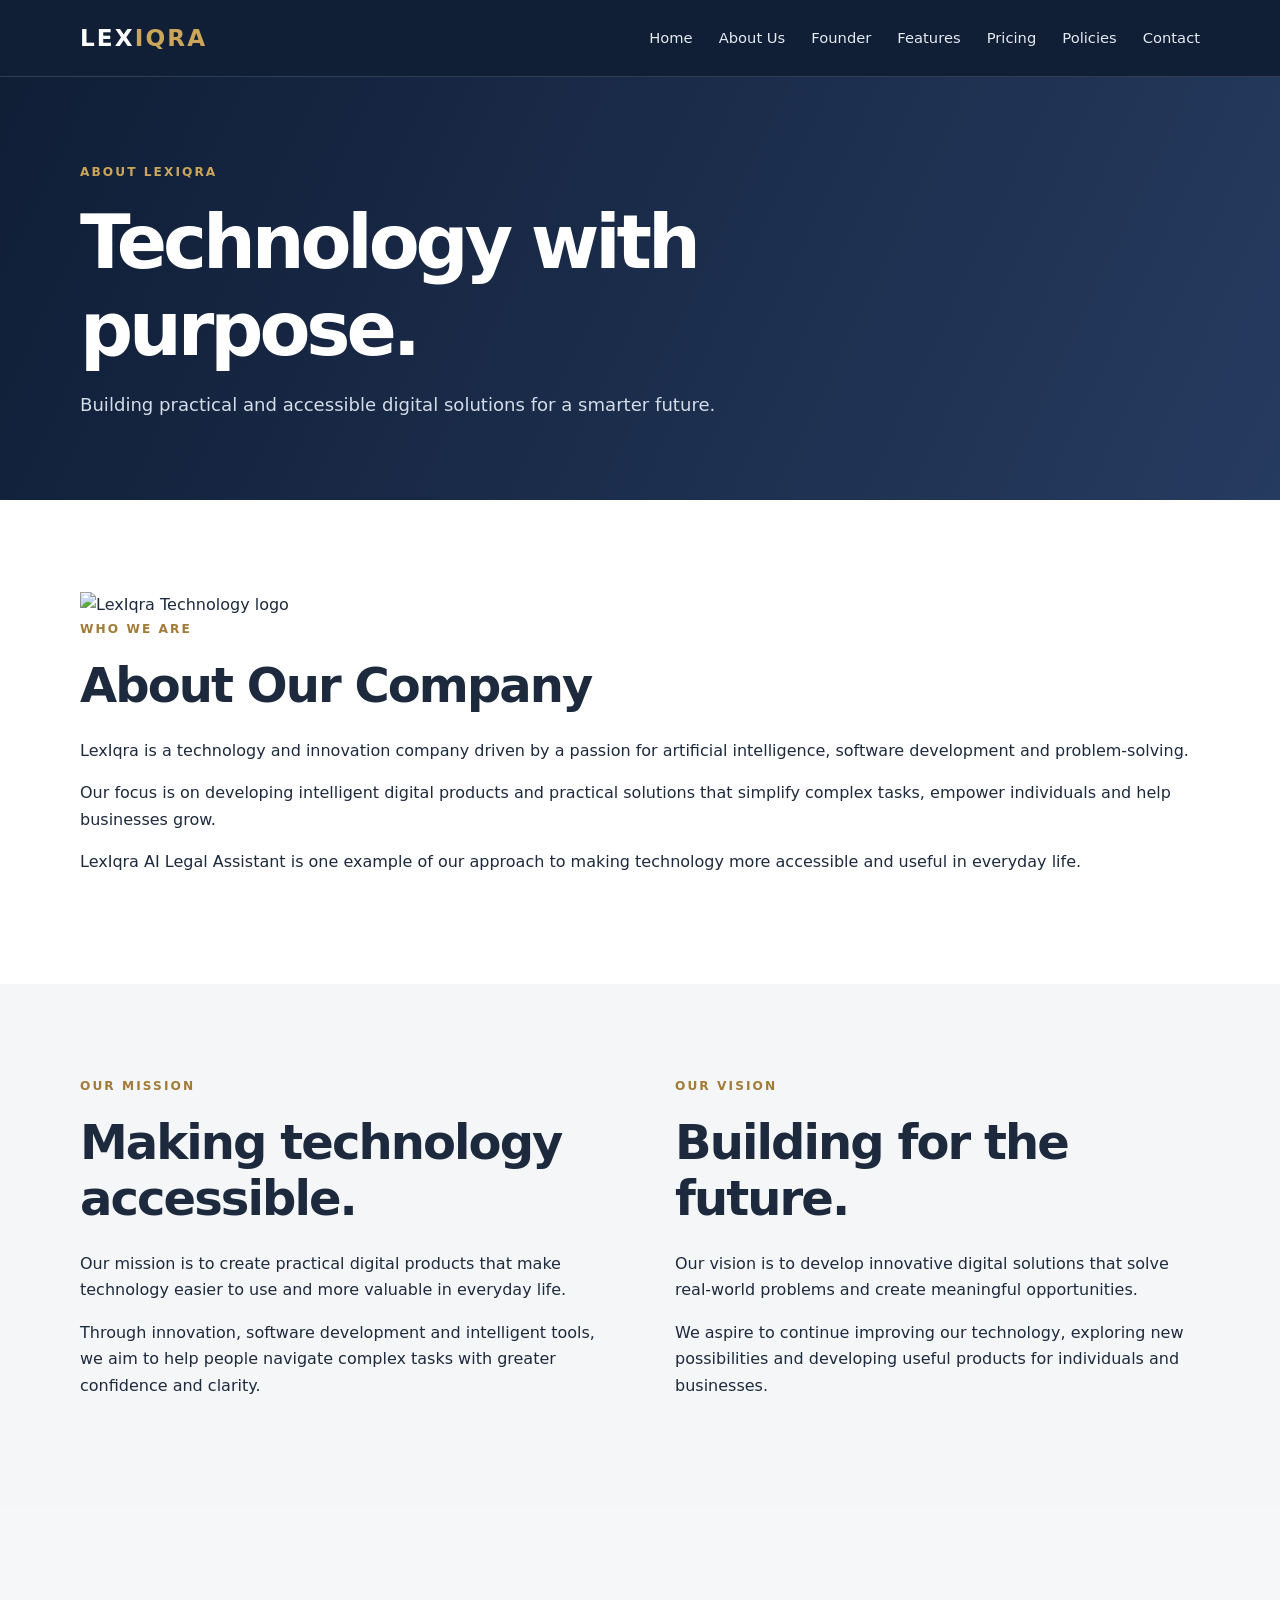
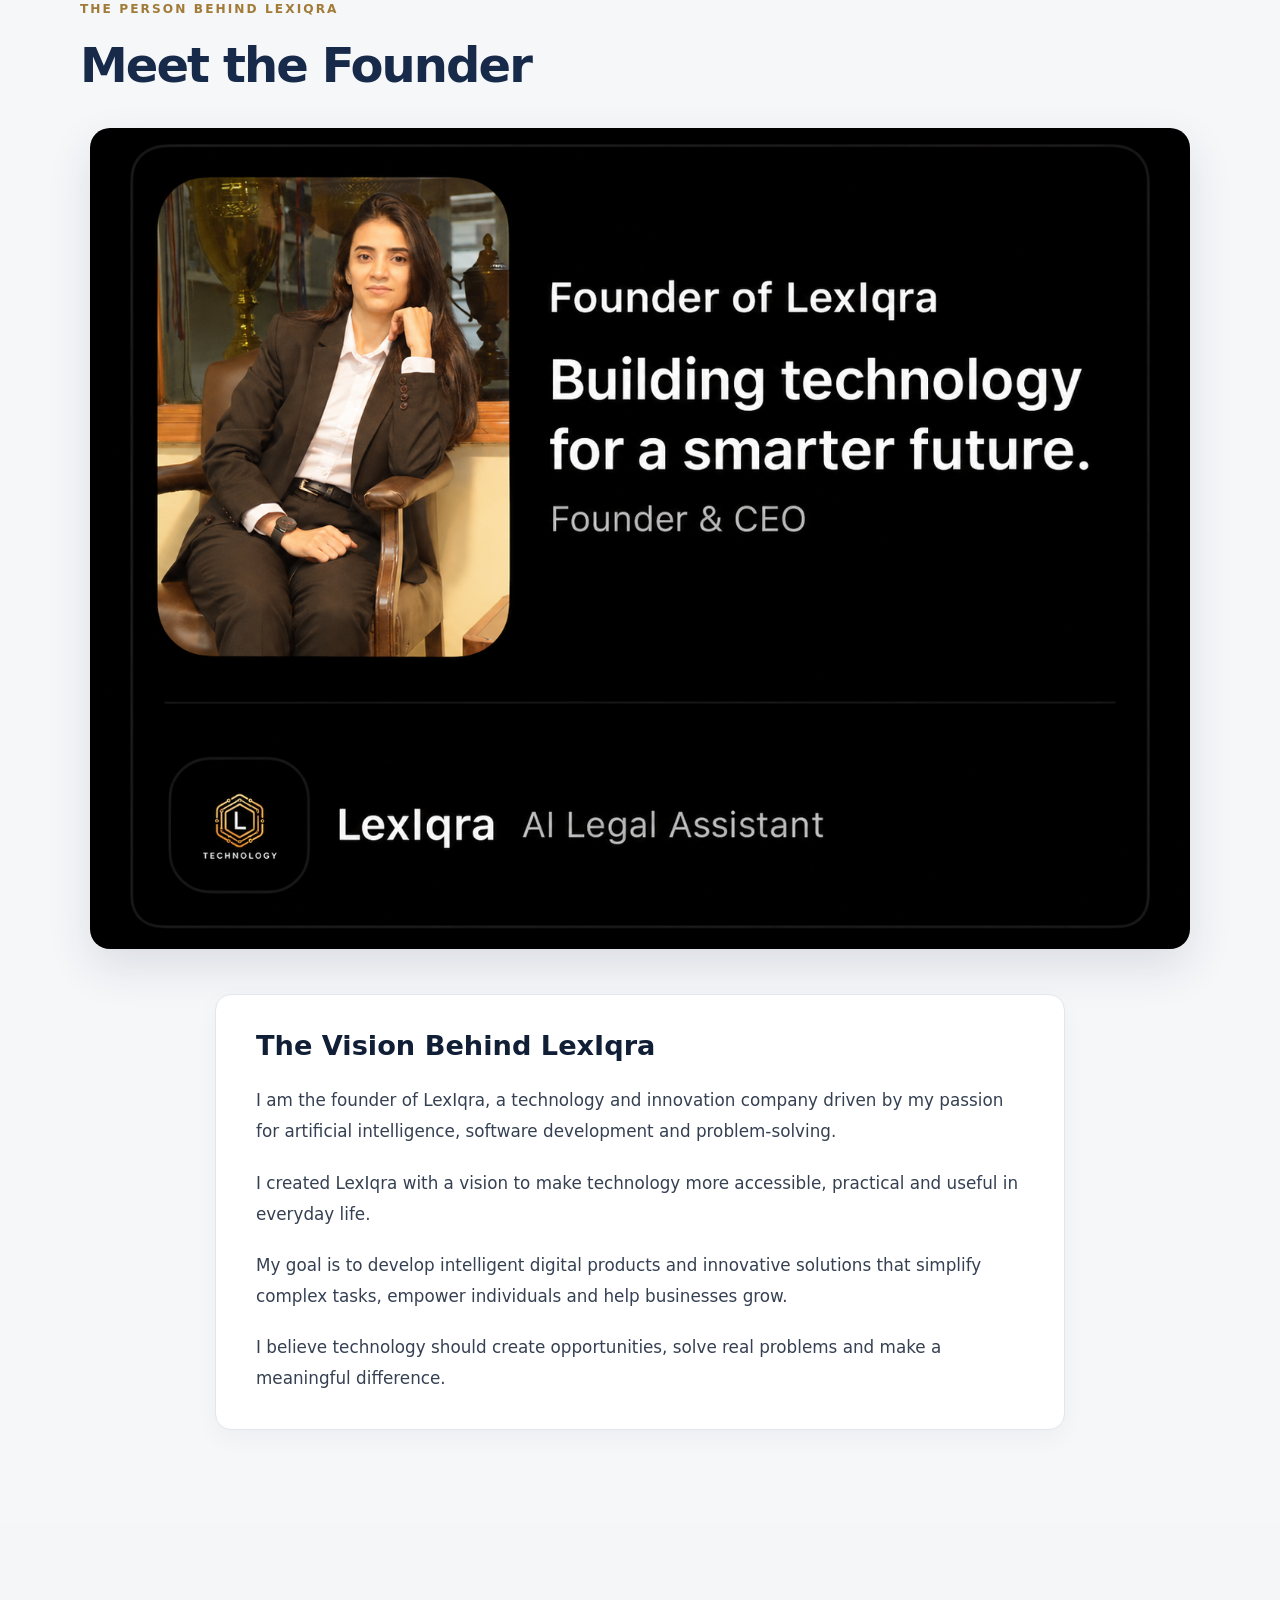
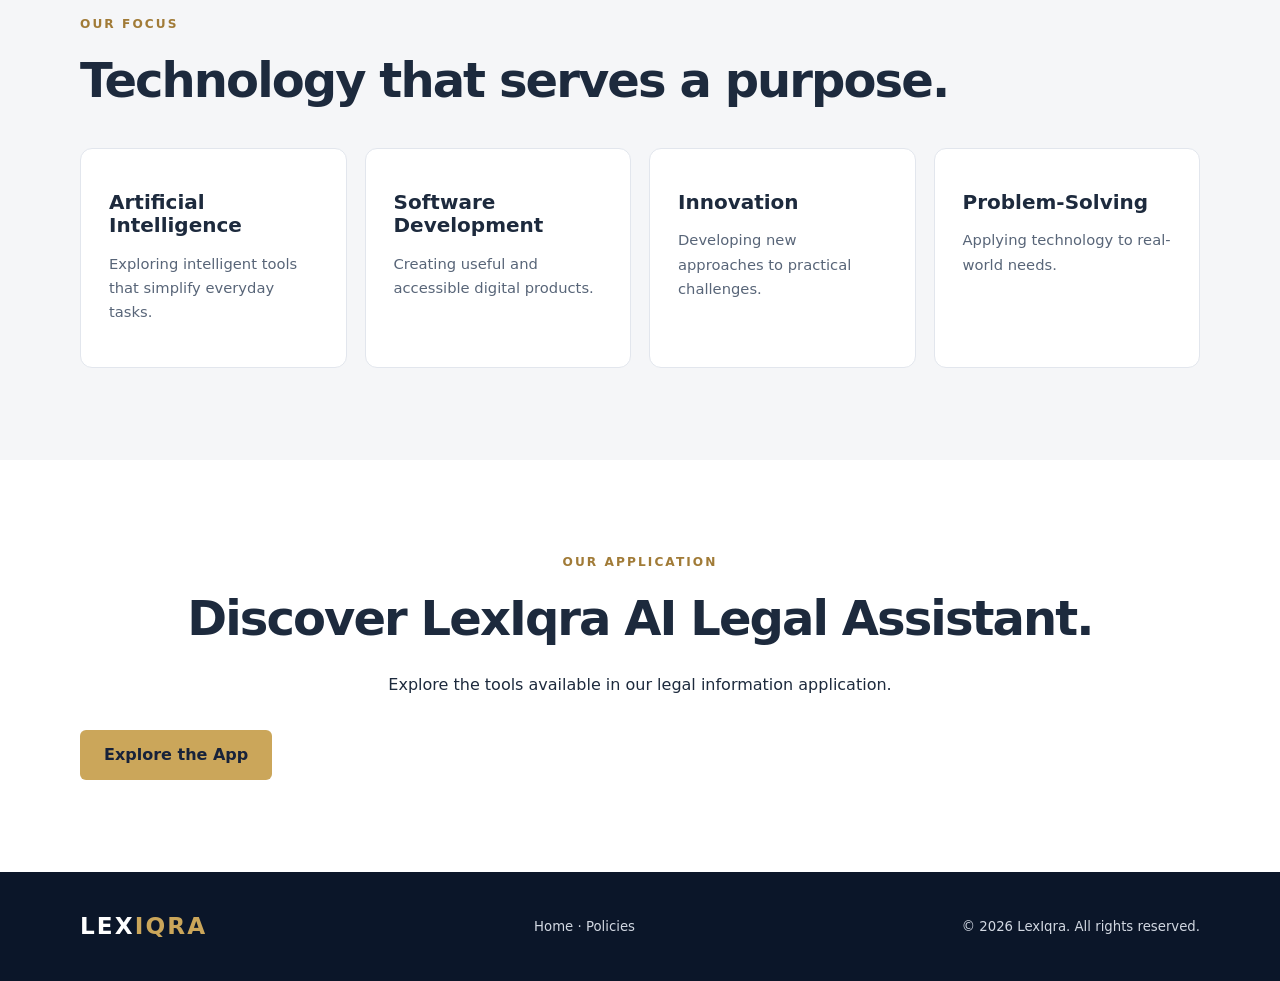
==== about.html @ 9c67cfb5 "Update about.html for improved content clarity" ====
<!DOCTYPE html>
<html lang="en">
<head>
  <meta charset="UTF-8">
  <meta name="viewport" content="width=device-width, initial-scale=1.0">
  <meta name="description" content="Discover LexIqra, our mission, vision and the founder behind our technology.">
  <title>About Us | LexIqra</title>
  <link rel="stylesheet" href="style.css">
</head>

<body>

<header class="site-header">
  <div class="container nav">

    <a class="logo" href="index.html">
      LEX<span>IQRA</span>
    </a>

    <button
      class="menu-toggle"
      aria-label="Toggle navigation"
      aria-expanded="false">☰</button>

    <nav id="navigation">
      <a href="index.html">Home</a>
      <a href="about.html">About Us</a>
      <a href="#founder">Founder</a>
      <a href="index.html#features">Features</a>
      <a href="index.html#pricing">Pricing</a>
      <a href="policies.html">Policies</a>
      <a href="index.html#contact">Contact</a>
    </nav>

  </div>
</header>

<main>

  <!-- ABOUT INTRODUCTION -->
  <section class="subhero">
    <div class="container">
      <p class="eyebrow">ABOUT LEXIQRA</p>
      <h1>Technology with purpose.</h1>
      <p class="lead">
        Building practical and accessible digital
        solutions for a smarter future.
      </p>
    </div>
  </section>

  <!-- ABOUT OUR COMPANY -->
  <section class="section" id="company">
    <div class="container company-layout">

      <div class="company-logo">
        <img
          src="assets/lexiqra-logo.webp"
          alt="LexIqra Technology logo">
      </div>

      <div class="company-content">
        <p class="eyebrow">WHO WE ARE</p>
        <h2>About Our Company</h2>

        <p>
          LexIqra is a technology and innovation
          company driven by a passion for artificial
          intelligence, software development
          and problem-solving.
        </p>

        <p>
          Our focus is on developing intelligent
          digital products and practical solutions
          that simplify complex tasks, empower
          individuals and help businesses grow.
        </p>

        <p>
          LexIqra AI Legal Assistant is one example
          of our approach to making technology more
          accessible and useful in everyday life.
        </p>
      </div>

    </div>
  </section>

  <!-- MISSION AND VISION -->
  <section class="section alt">
    <div class="container split">

      <article>
        <p class="eyebrow">OUR MISSION</p>
        <h2>Making technology accessible.</h2>

        <p>
          Our mission is to create practical digital
          products that make technology easier to use
          and more valuable in everyday life.
        </p>

        <p>
          Through innovation, software development
          and intelligent tools, we aim to help people
          navigate complex tasks with greater
          confidence and clarity.
        </p>
      </article>

      <article>
        <p class="eyebrow">OUR VISION</p>
        <h2>Building for the future.</h2>

        <p>
          Our vision is to develop innovative digital
          solutions that solve real-world problems
          and create meaningful opportunities.
        </p>

        <p>
          We aspire to continue improving our
          technology, exploring new possibilities
          and developing useful products for
          individuals and businesses.
        </p>
      </article>

    </div>
  </section>

  <!-- MEET THE FOUNDER -->
  <section class="section founder-section" id="founder">
    <div class="container">

      <p class="eyebrow">THE PERSON BEHIND LEXIQRA</p>
      <h2>Meet the Founder</h2>

      <div class="founder-profile">

        <!-- COMPLETE FOUNDER GRAPHIC -->
        <img
          class="founder-banner"
          src="assets/founder.webp"
          alt="Founder of LexIqra – Building technology for a smarter future">

        <!-- BIOGRAPHY -->
        <div class="founder-biography">

          <h3>The Vision Behind LexIqra</h3>

          <p>
            I am the founder of LexIqra, a technology
            and innovation company driven by my passion
            for artificial intelligence, software
            development and problem-solving.
          </p>

          <p>
            I created LexIqra with a vision to make
            technology more accessible, practical
            and useful in everyday life.
          </p>

          <p>
            My goal is to develop intelligent digital
            products and innovative solutions that
            simplify complex tasks, empower individuals
            and help businesses grow.
          </p>

          <p>
            I believe technology should create
            opportunities, solve real problems
            and make a meaningful difference.
          </p>

        </div>
      </div>
    </div>
  </section>

  <!-- OUR FOCUS -->
  <section class="section alt">
    <div class="container">

      <p class="eyebrow">OUR FOCUS</p>
      <h2>Technology that serves a purpose.</h2>

      <div class="cards">

        <article class="feature">
          <h3>Artificial Intelligence</h3>
          <p>
            Exploring intelligent tools
            that simplify everyday tasks.
          </p>
        </article>

        <article class="feature">
          <h3>Software Development</h3>
          <p>
            Creating useful and accessible
            digital products.
          </p>
        </article>

        <article class="feature">
          <h3>Innovation</h3>
          <p>
            Developing new approaches
            to practical challenges.
          </p>
        </article>

        <article class="feature">
          <h3>Problem-Solving</h3>
          <p>
            Applying technology to
            real-world needs.
          </p>
        </article>

      </div>
    </div>
  </section>

  <!-- EXPLORE THE APP -->
  <section class="section">
    <div class="container center">

      <p class="eyebrow">OUR APPLICATION</p>
      <h2>Discover LexIqra AI Legal Assistant.</h2>

      <p>
        Explore the tools available in our
        legal information application.
      </p>

      <div class="actions centered-actions">
        <a class="btn primary" href="index.html#features">
          Explore the App
        </a>
      </div>

    </div>
  </section>

</main>

<footer>
  <div class="container footer-inner">

    <span class="logo">
      LEX<span>IQRA</span>
    </span>

    <p>
      <a href="index.html">Home</a> ·
      <a href="policies.html">Policies</a>
    </p>

    <p>
      © <span id="year"></span> LexIqra.
      All rights reserved.
    </p>

  </div>
</footer>

<script src="script.js"></script>

</body>
</html>
---- style.css ----
/* =====================================
   LEXIQRA WEBSITE
   COMPLETE STYLESHEET
   ===================================== */

:root {
  --navy: #101e36;
  --navy2: #172a49;
  --gold: #cba65a;
  --paper: #ffffff;
  --soft: #f5f6f8;
  --ink: #1d2a3d;
  --muted: #586578;
}

* {
  box-sizing: border-box;
}

html {
  scroll-behavior: smooth;
}

body {
  margin: 0;
  font-family: Inter, ui-sans-serif, system-ui,
    -apple-system, "Segoe UI", Arial, sans-serif;
  color: var(--ink);
  background: var(--paper);
  line-height: 1.65;
}

a {
  color: inherit;
  text-decoration: none;
}

img,
video {
  max-width: 100%;
}

.container {
  width: min(1120px, calc(100% - 40px));
  margin-inline: auto;
}

/* =====================================
   HEADER & NAVIGATION
   ===================================== */

.site-header {
  background: var(--navy);
  color: white;
  position: sticky;
  top: 0;
  z-index: 100;
  border-bottom: 1px solid #ffffff24;
}

.nav {
  display: flex;
  align-items: center;
  justify-content: space-between;
  min-height: 76px;
  gap: 25px;
}

.logo {
  font-size: 1.45rem;
  font-weight: 850;
  letter-spacing: 0.09em;
  white-space: nowrap;
}

.logo span {
  color: var(--gold);
}

nav {
  display: flex;
  align-items: center;
  gap: 22px;
}

nav a {
  font-size: 0.9rem;
  color: #e5e9f0;
  transition: color 0.2s ease;
}

nav a:hover,
nav a:focus-visible {
  color: var(--gold);
}

.menu-toggle {
  display: none;
  background: transparent;
  border: 0;
  color: white;
  font-size: 1.5rem;
  cursor: pointer;
}

/* =====================================
   TYPOGRAPHY
   ===================================== */

h1,
h2,
h3 {
  line-height: 1.17;
}

h1 {
  font-size: clamp(3rem, 7vw, 5.8rem);
  letter-spacing: -0.055em;
  margin: 0 0 25px;
}

h2 {
  font-size: clamp(2rem, 4vw, 3rem);
  letter-spacing: -0.04em;
  margin: 0 0 25px;
}

h3 {
  font-size: 1.25rem;
  margin: 14px 0;
}

p {
  margin-top: 0;
}

.eyebrow {
  font-size: 0.76rem;
  letter-spacing: 0.17em;
  font-weight: 750;
  color: #a17b37;
  margin: 0 0 18px;
}

.lead {
  max-width: 710px;
  font-size: 1.13rem;
  line-height: 1.7;
}

.small {
  font-size: 0.82rem;
  color: var(--muted);
}

.center {
  text-align: center;
}

.narrow {
  max-width: 790px;
}

/* =====================================
   HOME HERO
   ===================================== */

.hero {
  background:
    radial-gradient(
      circle at 83% 28%,
      #34496b 0%,
      transparent 36%
    ),
    linear-gradient(
      125deg,
      #101e36,
      #192d4e
    );

  color: white;
  padding: 115px 0 120px;
}

.hero-inner {
  display: grid;
  grid-template-columns:
    minmax(0, 1.35fr)
    minmax(280px, 0.85fr);
  gap: clamp(24px, 4vw, 64px);
  align-items: center;
}

.hero-copy {
  min-width: 0;
}

.hero .eyebrow {
  color: var(--gold);
}

.hero h1 {
  font-size: clamp(3rem, 5.3vw, 5.2rem);
  max-width: 780px;
}

.hero h1 em {
  font-style: normal;
  color: var(--gold);
}

.hero .lead {
  color: #d5dce7;
  max-width: 650px;
}

.hero-copy > p:not(.eyebrow):not(.lead):not(.hero-note) {
  color: #d5dce7;
}

.hero-note {
  font-size: 0.79rem;
  color: #b9c3d2;
  margin-top: 30px;
}

/* =====================================
   BUTTONS
   ===================================== */

.actions {
  display: flex;
  gap: 12px;
  flex-wrap: wrap;
  margin-top: 32px;
}

.btn {
  display: inline-block;
  padding: 12px 24px;
  border-radius: 6px;
  font-weight: 700;
  transition:
    transform 0.2s ease,
    background 0.2s ease;
}

.btn:hover {
  transform: translateY(-2px);
}

.primary {
  background: var(--gold);
  color: #17223a;
}

.primary:hover {
  background: #dfbb73;
}

.outline {
  border: 1px solid #8e9bb0;
  color: white;
}

/* =====================================
   VIDEO
   ===================================== */

.hero-media {
  min-width: 0;
  display: flex;
  justify-content: center;
  align-items: center;
}

.hero-media video {
  display: block;
  width: 100%;
  max-width: 420px;
  max-height: 530px;
  object-fit: contain;
  background: #07101e;
  border: 1px solid rgba(203, 166, 90, 0.42);
  border-radius: 18px;
  box-shadow:
    0 25px 70px rgba(0, 0, 0, 0.35);
}

/* =====================================
   GENERAL SECTIONS
   ===================================== */

.section {
  padding: 92px 0;
  scroll-margin-top: 76px;
}

.alt {
  background: var(--soft);
}

.split {
  display: grid;
  grid-template-columns: 1fr 1fr;
  gap: 70px;
  align-items: start;
}

.split p {
  margin-top: 0;
}

/* =====================================
   FEATURE CARDS
   ===================================== */

.cards {
  display: grid;
  grid-template-columns: repeat(4, 1fr);
  gap: 18px;
  margin-top: 40px;
}

.feature,
.plan {
  background: white;
  border: 1px solid #e2e6ed;
  border-radius: 12px;
  padding: 28px;
}

.feature {
  transition:
    transform 0.2s ease,
    box-shadow 0.2s ease;
}

.feature:hover {
  transform: translateY(-4px);
  box-shadow:
    0 12px 30px rgba(16, 30, 54, 0.08);
}

.feature p {
  font-size: 0.92rem;
  color: var(--muted);
}

.symbol {
  color: #a17b37;
  font-size: 1.7rem;
}

/* =====================================
   PRICING
   ===================================== */

.pricing {
  display: grid;
  grid-template-columns:
    repeat(2, minmax(0, 1fr));
  gap: 24px;
  max-width: 790px;
  margin: 38px auto 24px;
}

.plan {
  position: relative;
  padding: 35px;
}

.featured {
  border: 2px solid var(--gold);
}

.tag {
  position: absolute;
  right: 20px;
  top: -13px;
  background: var(--gold);
  color: #1b273a;
  padding: 3px 11px;
  font-size: 0.7rem;
  font-weight: 800;
  border-radius: 20px;
}

.price {
  font-size: 2.6rem;
  font-weight: 800;
  letter-spacing: -0.04em;
  color: var(--navy);
}

.price small {
  font-size: 0.9rem;
  font-weight: 400;
  color: var(--muted);
}

ul {
  padding-left: 20px;
}

li {
  padding: 7px 0;
}

/* =====================================
   FAQ
   ===================================== */

details {
  border-bottom: 1px solid #dce1e7;
  padding: 18px 0;
}

summary {
  font-weight: 700;
  cursor: pointer;
}

details p {
  color: var(--muted);
  margin-top: 15px;
}

/* =====================================
   CONTACT
   ===================================== */

.contact {
  background: var(--navy2);
  color: white;
}

.contact .eyebrow {
  color: var(--gold);
}

.contact p {
  max-width: 610px;
  margin-left: auto;
  margin-right: auto;
  color: #d5dce7;
}

.contact .small {
  color: #aebbd0;
}

/* =====================================
   ABOUT PAGE
   ===================================== */

.subhero {
  background:
    linear-gradient(
      115deg,
      #101e36,
      #263b60
    );
  color: white;
  padding: 85px 0 80px;
}

.subhero h1 {
  font-size: clamp(2.7rem, 5.8vw, 4.8rem);
  margin-bottom: 16px;
}

.subhero .eyebrow {
  color: var(--gold);
}

.subhero .lead {
  color: #d5dce7;
  margin-bottom: 0;
}

.text-link {
  font-weight: 750;
  color: #a17b37;
}

.text-link:hover {
  text-decoration: underline;
}

.founder-layout {
  display: grid;
  grid-template-columns: 0.8fr 1.2fr;
  gap: 65px;
}

/* =====================================
   MEET THE FOUNDER
   IMAGE CARD + BIOGRAPHY
   ===================================== */

.founder-section {
  background: #f0f3f7;
  padding: 90px 0;
  scroll-margin-top: 76px;
}

.founder-section > .container > h2 {
  color: #172a49;
  margin-bottom: 20px;
}

.founder-profile {
  max-width: 1100px;
  margin: 35px auto 0;
}

.founder-banner {
  display: block;
  width: 100%;
  height: auto;
  border-radius: 20px;
  box-shadow:
    0 18px 45px rgba(23, 42, 73, 0.12);
}

/* BIOGRAPHY BELOW THE CARD */

.founder-biography {
  max-width: 850px;
  margin: 45px auto 0;
  padding: 35px 40px;
  background: white;
  border: 1px solid #e1e6ee;
  border-radius: 16px;
  box-shadow:
    0 8px 25px rgba(16, 30, 54, 0.04);
  font-size: 1.05rem;
  line-height: 1.85;
}

.founder-biography h3 {
  font-size: 1.7rem;
  color: #101e36;
  margin: 0 0 24px;
}

.founder-biography p {
  margin-bottom: 20px;
  color: #354052;
}

.founder-biography p:last-child {
  margin-bottom: 0;
}

/* OLDER FOUNDER LAYOUT COMPATIBILITY */

.founder-card {
  background: #46566b;
  color: white;
  border: 1px solid #667284;
  border-radius: 22px;
  padding: clamp(22px, 4vw, 48px);
  overflow: hidden;
}

.founder-card-main {
  display: grid;
  grid-template-columns:
    minmax(230px, 0.85fr)
    minmax(0, 1.5fr);
  gap: clamp(28px, 5vw, 70px);
  align-items: center;
}

.founder-photo {
  aspect-ratio: 4 / 5;
  max-width: 390px;
  width: 100%;
  background: #343d4b;
  border-radius: 18px;
  overflow: hidden;
}

.founder-photo img {
  width: 100%;
  height: 100%;
  display: block;
  object-fit: cover;
  object-position: center 35%;
  filter: none;
}

.founder-photo-placeholder {
  height: 100%;
  width: 100%;
  align-items: center;
  justify-content: center;
  flex-direction: column;
  color: #e6e7e9;
  font-weight: 650;
  text-align: center;
  background:
    linear-gradient(140deg, #465263, #252d3a);
}

.founder-photo-placeholder span {
  font-size: 0.85rem;
  font-weight: 400;
  color: #c2c7d0;
}

.founder-kicker {
  font-size: clamp(1.2rem, 2.3vw, 2rem);
  font-weight: 650;
  margin: 0 0 24px;
}

.founder-intro h2 {
  font-size: clamp(2rem, 4.2vw, 4rem);
  line-height: 1.16;
  letter-spacing: -0.045em;
  margin: 0 0 24px;
  color: white;
}

.founder-role {
  font-size: clamp(1.15rem, 2.2vw, 1.8rem);
  color: #c8ced7;
  margin: 0;
}

.founder-card-divider {
  height: 1px;
  background: #5a6575;
  margin: clamp(30px, 5vw, 55px) 0;
}

.founder-bio {
  max-width: 850px;
  color: #e0e4e9;
  font-size: 1.02rem;
}

.founder-bio p:last-child {
  margin-bottom: 0;
}

/* =====================================
   POLICIES
   ===================================== */

.policy-links {
  display: flex;
  flex-wrap: wrap;
  gap: 10px;
  margin: 28px 0 42px;
}

.policy-links a {
  border: 1px solid #d4dce6;
  border-radius: 7px;
  padding: 8px 13px;
  font-size: 0.88rem;
}

.policy-links a:hover {
  border-color: var(--gold);
}

.policy-section {
  padding: 40px 0;
  border-top: 1px solid #e0e5ec;
  scroll-margin-top: 90px;
}

.policy-section h2 {
  font-size: 2rem;
}

.review-note,
.draft-notice {
  padding: 19px 22px;
  background: #f4f6f9;
  border-left: 4px solid var(--gold);
  border-radius: 6px;
  font-size: 0.93rem;
}

.review-note p {
  margin-bottom: 0;
}

.draft-notice {
  background: #fff9e9;
}

.policy-section .eyebrow {
  margin-bottom: 8px;
}

/* =====================================
   FOOTER
   ===================================== */

footer {
  background: #0b1629;
  color: white;
  padding: 35px 0;
}

.footer-inner {
  display: flex;
  align-items: center;
  justify-content: space-between;
  gap: 20px;
  flex-wrap: wrap;
}

footer p {
  margin: 0;
  font-size: 0.83rem;
  color: #d2d8e2;
}

footer .small {
  max-width: 320px;
  color: #aeb8c7;
}

footer a:hover {
  color: var(--gold);
}

/* =====================================
   TABLET
   ===================================== */

@media (max-width: 850px) {

  .cards {
    grid-template-columns:
      repeat(2, minmax(0, 1fr));
  }

  .split {
    gap: 30px;
  }

  .hero-inner {
    grid-template-columns: 1fr;
  }

  .hero-media video {
    max-width: 520px;
    max-height: 460px;
  }

  .hero {
    padding: 70px 0;
  }

  .founder-layout {
    grid-template-columns: 1fr;
    gap: 20px;
  }
}

/* =====================================
   MOBILE
   ===================================== */

@media (max-width: 720px) {

  .founder-card-main {
    grid-template-columns: 1fr;
  }

  .founder-photo {
    max-width: 420px;
  }

  .founder-card {
    border-radius: 18px;
  }

  .founder-banner {
    border-radius: 12px;
  }

  .founder-biography {
    margin-top: 30px;
    padding: 25px;
    font-size: 1rem;
  }
}

@media (max-width: 640px) {

  .menu-toggle {
    display: block;
  }

  nav {
    display: none;
    position: absolute;
    top: 76px;
    left: 0;
    right: 0;
    background: var(--navy);
    padding: 22px;
    flex-direction: column;
    gap: 14px;
    border-bottom: 1px solid #ffffff24;
  }

  nav.open {
    display: flex;
  }

  .hero {
    padding: 80px 0;
  }

  .section {
    padding: 65px 0;
  }

  .split,
  .cards,
  .pricing {
    grid-template-columns: 1fr;
  }

  .footer-inner {
    align-items: flex-start;
    flex-direction: column;
  }

  .founder-section {
    padding: 65px 0;
  }

  .founder-biography h3 {
    font-size: 1.4rem;
  }

  h1 {
    font-size: clamp(2.6rem, 11vw, 4rem);
  }
}


a {
  color: inherit;
  text-decoration: none;
}

.container {
  width: min(1120px, calc(100% - 40px));
  margin: auto;
}

/* HEADER */

.site-header {
  background: var(--navy);
  color: white;
  position: sticky;
  top: 0;
  z-index: 10;
  border-bottom: 1px solid #ffffff24;
}

.nav {
  display: flex;
  align-items: center;
  justify-content: space-between;
  min-height: 76px;
}

.logo {
  font-size: 1.45rem;
  font-weight: 850;
  letter-spacing: .09em;
}

.logo span {
  color: var(--gold);
}

nav {
  display: flex;
  gap: 26px;
}

nav a {
  font-size: .92rem;
  color: #e5e9f0;
}

nav a:hover {
  color: var(--gold);
}

.menu-toggle {
  display: none;
  background: none;
  border: 0;
  color: white;
  font-size: 1.5rem;
  cursor: pointer;
}

/* HERO */

.hero {
  background:
    radial-gradient(circle at 83% 28%,
      #34496b 0%, transparent 36%),
    linear-gradient(125deg, #101e36, #192d4e);
  color: white;
  padding: 115px 0 120px;
}

.hero-inner {
  display: grid;
  grid-template-columns:
    minmax(0, 1.35fr)
    minmax(280px, .85fr);
  gap: clamp(24px, 4vw, 64px);
  align-items: center;
  max-width: none;
}

.hero-copy {
  min-width: 0;
}

.eyebrow {
  font-size: .76rem;
  letter-spacing: .17em;
  font-weight: 750;
  color: #a17b37;
  margin: 0 0 18px;
}

.hero .eyebrow {
  color: var(--gold);
}

h1, h2, h3 {
  line-height: 1.17;
}

h1 {
  font-size: clamp(3rem, 7vw, 5.8rem);
  letter-spacing: -.055em;
  max-width: 850px;
  margin: 0 0 25px;
}

.hero h1 {
  font-size: clamp(3rem, 5.3vw, 5.2rem);
  max-width: 780px;
}

h1 em {
  font-style: normal;
  color: var(--gold);
}

h2 {
  font-size: clamp(2rem, 4vw, 3rem);
  letter-spacing: -.04em;
  margin: 0 0 25px;
}

h3 {
  font-size: 1.25rem;
  margin: 14px 0;
}

.lead {
  max-width: 710px;
  color: #d5dce7;
  font-size: 1.13rem;
}

.hero .lead {
  max-width: 650px;
}

.actions {
  display: flex;
  gap: 12px;
  flex-wrap: wrap;
  margin-top: 32px;
}

.btn {
  display: inline-block;
  padding: 12px 24px;
  border-radius: 6px;
  font-weight: 700;
}

.primary {
  background: var(--gold);
  color: #17223a;
}

.outline {
  border: 1px solid #8e9bb0;
  color: white;
}

.hero-note {
  font-size: .79rem;
  color: #b9c3d2;
  margin-top: 30px;
}

/* VIDEO */

.hero-media {
  min-width: 0;
  display: flex;
  justify-content: center;
  align-items: center;
}

.hero-media video {
  display: block;
  width: 100%;
  max-width: 420px;
  max-height: 530px;
  object-fit: contain;
  background: #07101e;
  border: 1px solid rgba(203,166,90,.42);
  border-radius: 18px;
  box-shadow: 0 25px 70px rgba(0,0,0,.35);
}

/* GENERAL SECTIONS */

.section {
  padding: 92px 0;
}

.alt {
  background: var(--soft);
}

.split {
  display: grid;
  grid-template-columns: 1fr 1fr;
  gap: 70px;
  align-items: start;
}

.split p {
  margin-top: 0;
}

.cards {
  display: grid;
  grid-template-columns: repeat(4, 1fr);
  gap: 18px;
  margin-top: 40px;
}

.feature, .plan {
  background: white;
  border: 1px solid #e2e6ed;
  border-radius: 12px;
  padding: 28px;
}

.feature p {
  font-size: .92rem;
  color: var(--muted);
}

.symbol {
  color: #a17b37;
  font-size: 1.7rem;
}

/* PRICING */

.pricing {
  display: grid;
  grid-template-columns: repeat(2, minmax(0,1fr));
  gap: 24px;
  max-width: 790px;
  margin: 38px auto 24px;
}

.plan {
  position: relative;
  padding: 35px;
}

.featured {
  border: 2px solid var(--gold);
}

.tag {
  position: absolute;
  right: 20px;
  top: -13px;
  background: var(--gold);
  color: #1b273a;
  padding: 3px 11px;
  font-size: .7rem;
  font-weight: 800;
  border-radius: 20px;
}

.price {
  font-size: 2.6rem;
  font-weight: 800;
  letter-spacing: -.04em;
  color: var(--navy);
}

.price small {
  font-size: .9rem;
  font-weight: 400;
  color: var(--muted);
}

ul {
  padding-left: 20px;
}

li {
  padding: 7px 0;
}

.small {
  font-size: .82rem;
  color: var(--muted);
}

.center {
  text-align: center;
}

.narrow {
  max-width: 790px;
}

/* FAQ */

details {
  border-bottom: 1px solid #dce1e7;
  padding: 18px 0;
}

summary {
  font-weight: 700;
  cursor: pointer;
}

details p {
  color: var(--muted);
}

/* CONTACT */

.contact {
  background: var(--navy2);
  color: white;
}

.contact .eyebrow {
  color: var(--gold);
}

.contact p {
  max-width: 610px;
  margin-left: auto;
  margin-right: auto;
  color: #d5dce7;
}

.contact .small {
  color: #aebbd0;
}

/* ABOUT PAGE */

.subhero {
  background: linear-gradient(115deg,
    #101e36, #263b60);
  color: white;
  padding: 85px 0 80px;
}

.subhero h1 {
  font-size: clamp(2.7rem, 5.8vw, 4.8rem);
  margin-bottom: 16px;
}

.subhero .eyebrow {
  color: var(--gold);
}

.subhero .lead {
  margin-bottom: 0;
}

.text-link {
  font-weight: 750;
  color: #a17b37;
}

.text-link:hover {
  text-decoration: underline;
}

.founder-layout {
  display: grid;
  grid-template-columns: .8fr 1.2fr;
  gap: 65px;
}

/* FOUNDER SECTION */

.founder-section {
  background: #f6f7f9;
  scroll-margin-top: 80px;
}

.founder-card {
  background: #08090b;
  color: #fff;
  border: 1px solid #2a2b30;
  border-radius: 22px;
  padding: clamp(22px, 4vw, 48px);
  overflow: hidden;
}

.founder-card-main {
  display: grid;
  grid-template-columns:
    minmax(230px, .85fr)
    minmax(0, 1.5fr);
  gap: clamp(28px, 5vw, 70px);
  align-items: center;
}

.founder-photo {
  aspect-ratio: 4 / 5;
  max-width: 390px;
  width: 100%;
  background: #24272e;
  border-radius: 18px;
  overflow: hidden;
}

.founder-photo img {
  width: 100%;
  height: 100%;
  display: block;
  object-fit: cover;
  object-position: center 35%;

  /* Natural colours, no sepia */
  filter: none;
}

.founder-photo-placeholder {
  height: 100%;
  width: 100%;
  align-items: center;
  justify-content: center;
  flex-direction: column;
  color: #e6e7e9;
  font-weight: 650;
  text-align: center;
  background: linear-gradient(
    140deg, #30343c, #17191e
  );
}

.founder-photo-placeholder span {
  font-size: .85rem;
  font-weight: 400;
  color: #aeb2bb;
}

.founder-kicker {
  font-size: clamp(1.2rem, 2.3vw, 2rem);
  font-weight: 650;
  margin: 0 0 24px;
}

.founder-intro h2 {
  font-size: clamp(2rem, 4.2vw, 4rem);
  line-height: 1.16;
  letter-spacing: -.045em;
  margin: 0 0 24px;
  color: #fff;
}

.founder-role {
  font-size: clamp(1.15rem, 2.2vw, 1.8rem);
  color: #b3b5bb;
  margin: 0;
}

.founder-card-divider {
  height: 1px;
  background: #292b30;
  margin: clamp(30px, 5vw, 55px) 0;
}

.founder-bio {
  max-width: 850px;
  color: #d3d5d9;
  font-size: 1.02rem;
}

.founder-bio p:first-child {
  margin-top: 0;
}

.founder-bio p:last-child {
  margin-bottom: 0;
}

/* POLICY PAGE */

.policy-links {
  display: flex;
  flex-wrap: wrap;
  gap: 10px;
  margin: 28px 0 42px;
}

.policy-links a {
  border: 1px solid #d4dce6;
  border-radius: 7px;
  padding: 8px 13px;
  font-size: .88rem;
}

.policy-links a:hover {
  border-color: var(--gold);
}

.policy-section {
  padding: 40px 0;
  border-top: 1px solid #e0e5ec;
  scroll-margin-top: 90px;
}

.policy-section h2 {
  font-size: 2rem;
}

.review-note, .draft-notice {
  padding: 19px 22px;
  background: #f4f6f9;
  border-left: 4px solid #cba65a;
  border-radius: 6px;
  font-size: .93rem;
}

.review-note p {
  margin-bottom: 0;
}

.draft-notice {
  background: #fff9e9;
}

.policy-section .eyebrow {
  margin-bottom: 8px;
}

/* FOOTER */

footer {
  background: #0b1629;
  color: white;
  padding: 35px 0;
}

.footer-inner {
  display: flex;
  align-items: center;
  justify-content: space-between;
  gap: 20px;
  flex-wrap: wrap;
}

footer p {
  margin: 0;
  font-size: .83rem;
  color: #d2d8e2;
}

footer .small {
  max-width: 320px;
  color: #aeb8c7;
}

footer a:hover {
  color: var(--gold);
}

/* TABLET */

@media (max-width: 850px) {
  .cards {
    grid-template-columns: repeat(2, 1fr);
  }

  .split {
    gap: 30px;
  }

  .hero-inner {
    grid-template-columns: 1fr;
  }

  .hero-media video {
    max-width: 520px;
    max-height: 460px;
  }

  .hero {
    padding: 70px 0;
  }

  .founder-layout {
    grid-template-columns: 1fr;
    gap: 20px;
  }
}

/* MOBILE */

@media (max-width: 720px) {
  .founder-card-main {
    grid-template-columns: 1fr;
  }

  .founder-photo {
    max-width: 420px;
  }

  .founder-card {
    border-radius: 18px;
  }
}

@media (max-width: 640px) {
  .menu-toggle {
    display: block;
  }

  nav {
    display: none;
    position: absolute;
    top: 76px;
    left: 0;
    right: 0;
    background: var(--navy);
    padding: 22px;
    flex-direction: column;
    gap: 14px;
  }

  nav.open {
    display: flex;
  }

  .hero {
    padding: 80px 0;
  }

  .section {
    padding: 65px 0;
  }

  .split, .cards, .pricing {
    grid-template-columns: 1fr;
  }

  .footer-inner {
    align-items: flex-start;
    flex-direction: column;
  }
}
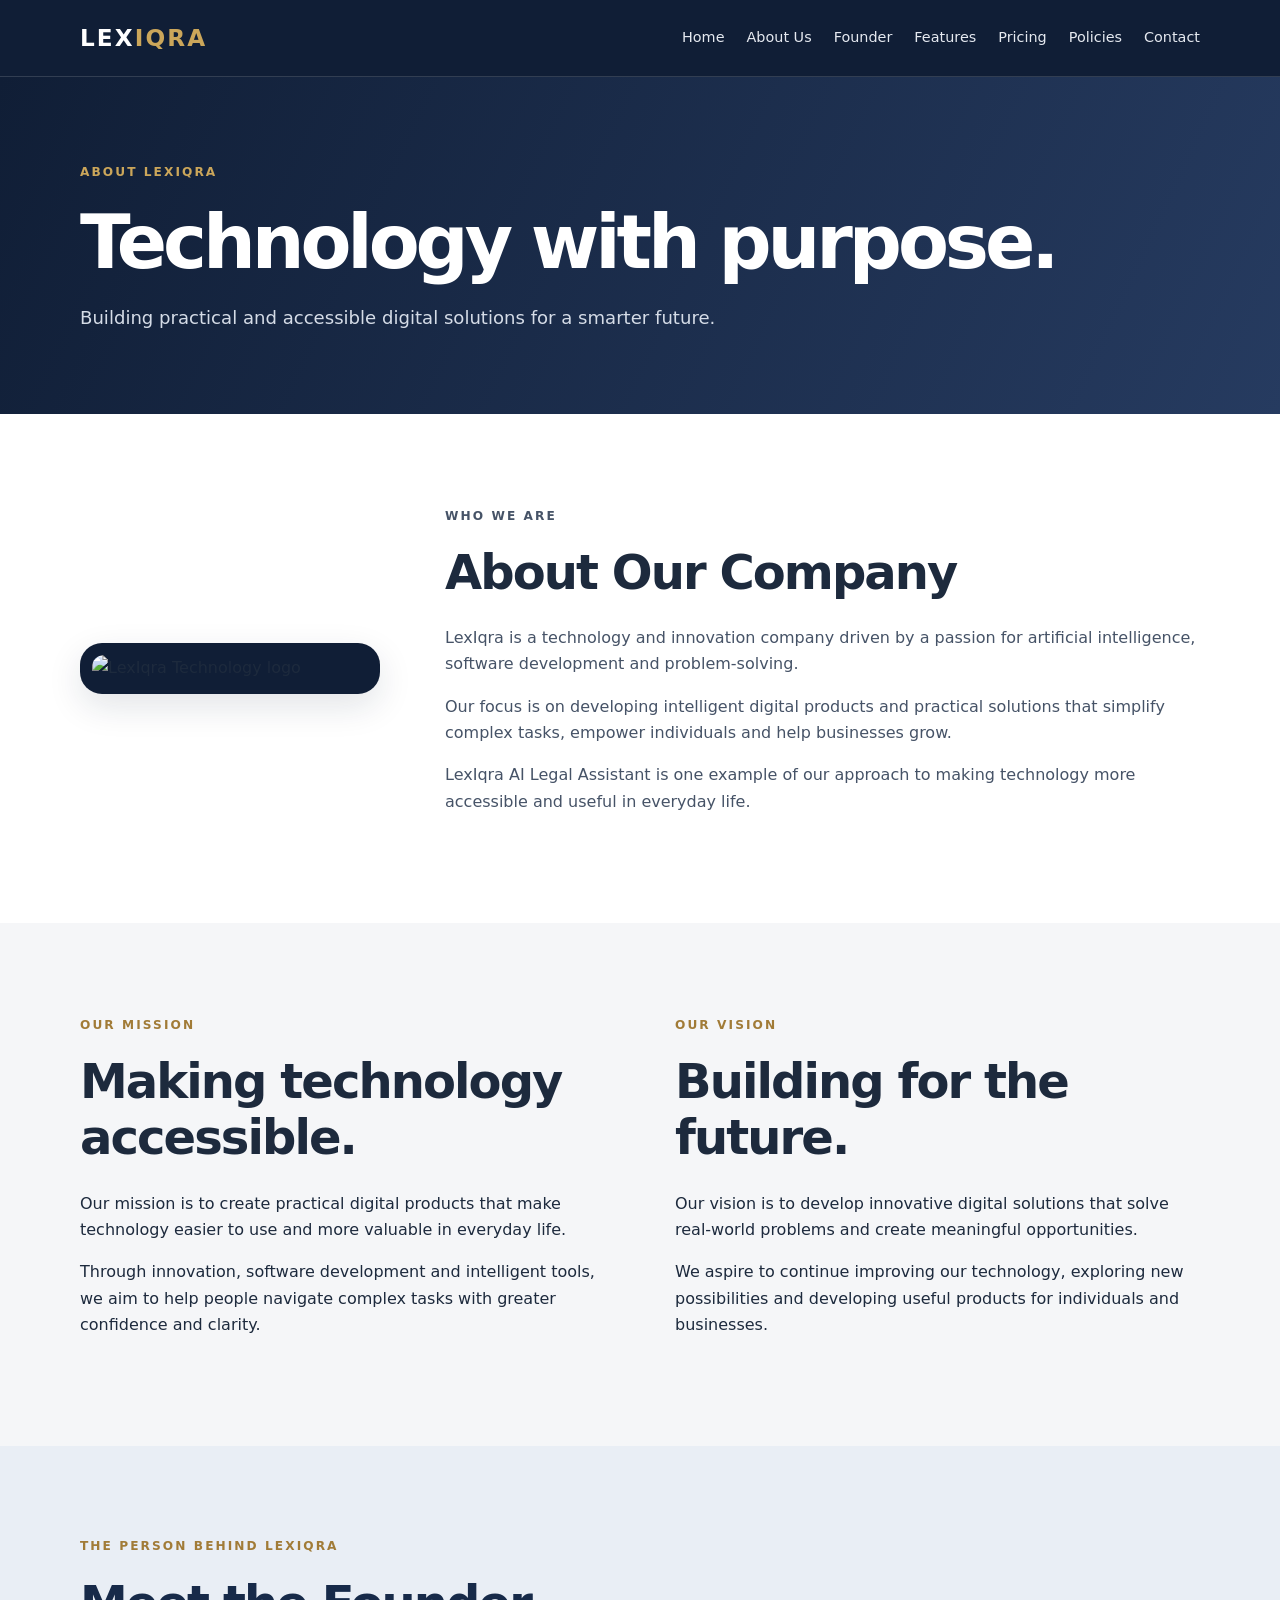
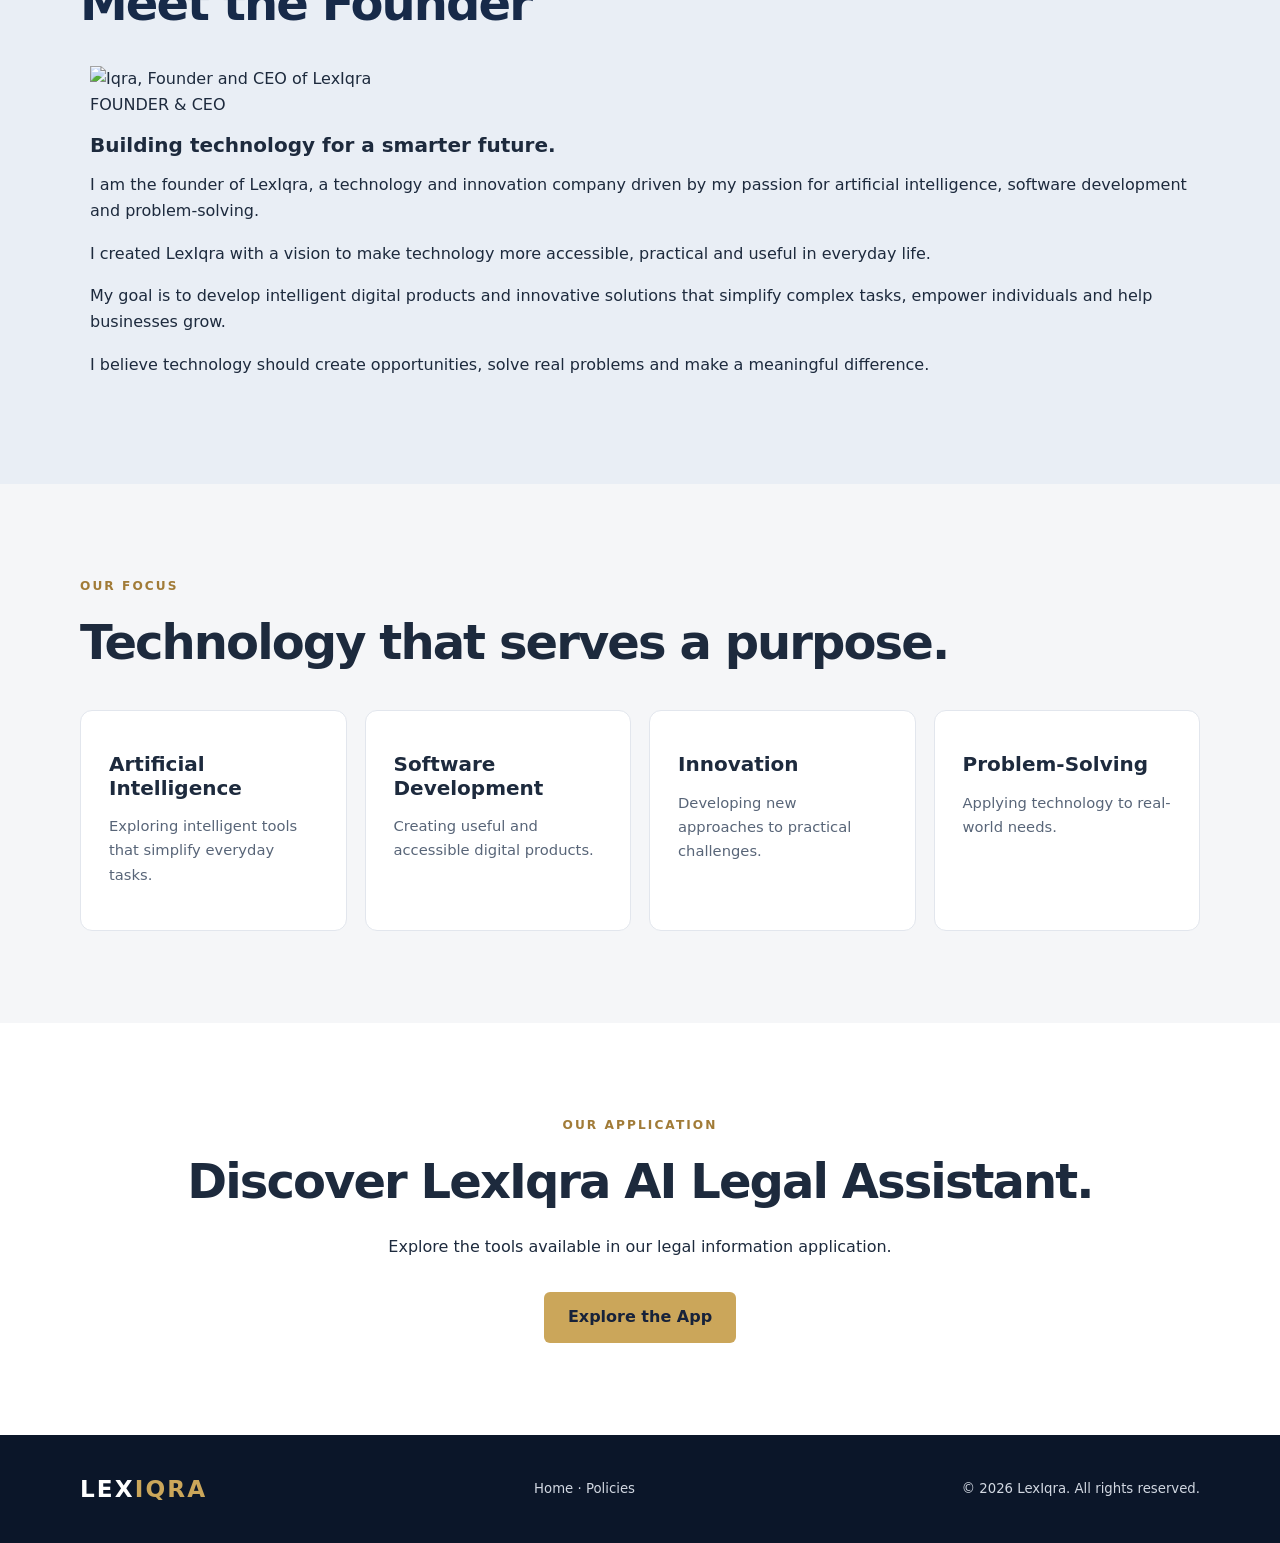
==== commit c0f9aa10: "Enhance about.html with new content and attributes" ====
--- a/about.html
+++ b/about.html
@@ -11,6 +11,7 @@
 
 <body>
 
+<!-- HEADER -->
 <header class="site-header">
   <div class="container nav">
 
@@ -21,6 +22,7 @@
     <button
       class="menu-toggle"
       aria-label="Toggle navigation"
+      aria-controls="navigation"
       aria-expanded="false">☰</button>
 
     <nav id="navigation">
@@ -42,7 +44,9 @@
   <section class="subhero">
     <div class="container">
       <p class="eyebrow">ABOUT LEXIQRA</p>
+
       <h1>Technology with purpose.</h1>
+
       <p class="lead">
         Building practical and accessible digital
         solutions for a smarter future.
@@ -57,7 +61,8 @@
       <div class="company-logo">
         <img
           src="assets/lexiqra-logo.webp"
-          alt="LexIqra Technology logo">
+          alt="LexIqra Technology logo"
+          loading="lazy">
       </div>
 
       <div class="company-content">
@@ -135,39 +140,53 @@
   <section class="section founder-section" id="founder">
     <div class="container">
 
-      <p class="eyebrow">THE PERSON BEHIND LEXIQRA</p>
+      <p class="eyebrow">
+        THE PERSON BEHIND LEXIQRA
+      </p>
+
       <h2>Meet the Founder</h2>
 
       <div class="founder-profile">
 
-        <!-- COMPLETE FOUNDER GRAPHIC -->
-        <img
-          class="founder-banner"
-          src="assets/founder.webp"
-          alt="Founder of LexIqra – Building technology for a smarter future">
-
-        <!-- BIOGRAPHY -->
-        <div class="founder-biography">
-
-          <h3>The Vision Behind LexIqra</h3>
-
-          <p>
-            I am the founder of LexIqra, a technology
-            and innovation company driven by my passion
-            for artificial intelligence, software
-            development and problem-solving.
-          </p>
-
-          <p>
-            I created LexIqra with a vision to make
-            technology more accessible, practical
-            and useful in everyday life.
-          </p>
-
-          <p>
-            My goal is to develop intelligent digital
-            products and innovative solutions that
-            simplify complex tasks, empower individuals
+        <!-- FOUNDER PHOTO -->
+        <div class="founder-portrait">
+          <img
+            src="assets/iqra-photo.webp"
+            alt="Iqra, Founder and CEO of LexIqra"
+            loading="lazy">
+        </div>
+
+        <!-- FOUNDER BIOGRAPHY -->
+        <div class="founder-content">
+
+          <p class="founder-role">
+            FOUNDER &amp; CEO
+          </p>
+
+          <h3>
+            Building technology for
+            a smarter future.
+          </h3>
+
+          <p>
+            I am the founder of LexIqra,
+            a technology and innovation company
+            driven by my passion for artificial
+            intelligence, software development
+            and problem-solving.
+          </p>
+
+          <p>
+            I created LexIqra with a vision to
+            make technology more accessible,
+            practical and useful in everyday life.
+          </p>
+
+          <p>
+            My goal is to develop intelligent
+            digital products and innovative
+            solutions that simplify complex
+            tasks, empower individuals
             and help businesses grow.
           </p>
 
@@ -178,6 +197,7 @@
           </p>
 
         </div>
+
       </div>
     </div>
   </section>
@@ -187,7 +207,10 @@
     <div class="container">
 
       <p class="eyebrow">OUR FOCUS</p>
-      <h2>Technology that serves a purpose.</h2>
+
+      <h2>
+        Technology that serves a purpose.
+      </h2>
 
       <div class="cards">
 
@@ -224,6 +247,7 @@
         </article>
 
       </div>
+
     </div>
   </section>
 
@@ -232,7 +256,10 @@
     <div class="container center">
 
       <p class="eyebrow">OUR APPLICATION</p>
-      <h2>Discover LexIqra AI Legal Assistant.</h2>
+
+      <h2>
+        Discover LexIqra AI Legal Assistant.
+      </h2>
 
       <p>
         Explore the tools available in our
@@ -250,6 +277,7 @@
 
 </main>
 
+<!-- FOOTER -->
 <footer>
   <div class="container footer-inner">
 
@@ -274,4 +302,3 @@
 
 </body>
 </html>
-
--- a/style.css
+++ b/style.css
@@ -1,7 +1,6 @@
 
 /* =====================================
-   LEXIQRA WEBSITE
-   COMPLETE STYLESHEET
+   LEXIQRA - COMPLETE STYLESHEET
    ===================================== */
 
 :root {
@@ -24,10 +23,10 @@
 
 body {
   margin: 0;
+  background: var(--paper);
+  color: var(--ink);
   font-family: Inter, ui-sans-serif, system-ui,
     -apple-system, "Segoe UI", Arial, sans-serif;
-  color: var(--ink);
-  background: var(--paper);
   line-height: 1.65;
 }
 
@@ -46,16 +45,14 @@
   margin-inline: auto;
 }
 
-/* =====================================
-   HEADER & NAVIGATION
-   ===================================== */
+/* HEADER */
 
 .site-header {
-  background: var(--navy);
-  color: white;
   position: sticky;
   top: 0;
   z-index: 100;
+  background: var(--navy);
+  color: white;
   border-bottom: 1px solid #ffffff24;
 }
 
@@ -64,13 +61,13 @@
   align-items: center;
   justify-content: space-between;
   min-height: 76px;
-  gap: 25px;
+  gap: 20px;
 }
 
 .logo {
   font-size: 1.45rem;
   font-weight: 850;
-  letter-spacing: 0.09em;
+  letter-spacing: .09em;
   white-space: nowrap;
 }
 
@@ -85,28 +82,24 @@
 }
 
 nav a {
-  font-size: 0.9rem;
+  font-size: .9rem;
   color: #e5e9f0;
-  transition: color 0.2s ease;
-}
-
-nav a:hover,
-nav a:focus-visible {
+}
+
+nav a:hover {
   color: var(--gold);
 }
 
 .menu-toggle {
   display: none;
-  background: transparent;
+  background: none;
   border: 0;
   color: white;
   font-size: 1.5rem;
   cursor: pointer;
 }
 
-/* =====================================
-   TYPOGRAPHY
-   ===================================== */
+/* TYPOGRAPHY */
 
 h1,
 h2,
@@ -116,13 +109,13 @@
 
 h1 {
   font-size: clamp(3rem, 7vw, 5.8rem);
-  letter-spacing: -0.055em;
+  letter-spacing: -.055em;
   margin: 0 0 25px;
 }
 
 h2 {
   font-size: clamp(2rem, 4vw, 3rem);
-  letter-spacing: -0.04em;
+  letter-spacing: -.04em;
   margin: 0 0 25px;
 }
 
@@ -136,8 +129,8 @@
 }
 
 .eyebrow {
-  font-size: 0.76rem;
-  letter-spacing: 0.17em;
+  font-size: .76rem;
+  letter-spacing: .17em;
   font-weight: 750;
   color: #a17b37;
   margin: 0 0 18px;
@@ -150,7 +143,7 @@
 }
 
 .small {
-  font-size: 0.82rem;
+  font-size: .82rem;
   color: var(--muted);
 }
 
@@ -162,9 +155,7 @@
   max-width: 790px;
 }
 
-/* =====================================
-   HOME HERO
-   ===================================== */
+/* HOME HERO */
 
 .hero {
   background:
@@ -178,7 +169,6 @@
       #101e36,
       #192d4e
     );
-
   color: white;
   padding: 115px 0 120px;
 }
@@ -187,7 +177,7 @@
   display: grid;
   grid-template-columns:
     minmax(0, 1.35fr)
-    minmax(280px, 0.85fr);
+    minmax(280px, .85fr);
   gap: clamp(24px, 4vw, 64px);
   align-items: center;
 }
@@ -210,30 +200,28 @@
   color: var(--gold);
 }
 
-.hero .lead {
-  color: #d5dce7;
-  max-width: 650px;
-}
-
+.hero .lead,
 .hero-copy > p:not(.eyebrow):not(.lead):not(.hero-note) {
   color: #d5dce7;
 }
 
 .hero-note {
-  font-size: 0.79rem;
+  font-size: .79rem;
   color: #b9c3d2;
   margin-top: 30px;
 }
 
-/* =====================================
-   BUTTONS
-   ===================================== */
+/* BUTTONS */
 
 .actions {
   display: flex;
+  flex-wrap: wrap;
   gap: 12px;
-  flex-wrap: wrap;
   margin-top: 32px;
+}
+
+.centered-actions {
+  justify-content: center;
 }
 
 .btn {
@@ -241,9 +229,7 @@
   padding: 12px 24px;
   border-radius: 6px;
   font-weight: 700;
-  transition:
-    transform 0.2s ease,
-    background 0.2s ease;
+  transition: transform .2s, background .2s;
 }
 
 .btn:hover {
@@ -264,9 +250,7 @@
   color: white;
 }
 
-/* =====================================
-   VIDEO
-   ===================================== */
+/* VIDEO */
 
 .hero-media {
   min-width: 0;
@@ -282,15 +266,12 @@
   max-height: 530px;
   object-fit: contain;
   background: #07101e;
-  border: 1px solid rgba(203, 166, 90, 0.42);
+  border: 1px solid rgba(203,166,90,.42);
   border-radius: 18px;
-  box-shadow:
-    0 25px 70px rgba(0, 0, 0, 0.35);
-}
-
-/* =====================================
-   GENERAL SECTIONS
-   ===================================== */
+  box-shadow: 0 25px 70px rgba(0,0,0,.35);
+}
+
+/* GENERAL SECTIONS */
 
 .section {
   padding: 92px 0;
@@ -308,17 +289,11 @@
   align-items: start;
 }
 
-.split p {
-  margin-top: 0;
-}
-
-/* =====================================
-   FEATURE CARDS
-   ===================================== */
+/* FEATURE CARDS */
 
 .cards {
   display: grid;
-  grid-template-columns: repeat(4, 1fr);
+  grid-template-columns: repeat(4, minmax(0,1fr));
   gap: 18px;
   margin-top: 40px;
 }
@@ -331,20 +306,8 @@
   padding: 28px;
 }
 
-.feature {
-  transition:
-    transform 0.2s ease,
-    box-shadow 0.2s ease;
-}
-
-.feature:hover {
-  transform: translateY(-4px);
-  box-shadow:
-    0 12px 30px rgba(16, 30, 54, 0.08);
-}
-
 .feature p {
-  font-size: 0.92rem;
+  font-size: .92rem;
   color: var(--muted);
 }
 
@@ -353,14 +316,11 @@
   font-size: 1.7rem;
 }
 
-/* =====================================
-   PRICING
-   ===================================== */
+/* PRICING */
 
 .pricing {
   display: grid;
-  grid-template-columns:
-    repeat(2, minmax(0, 1fr));
+  grid-template-columns: repeat(2,minmax(0,1fr));
   gap: 24px;
   max-width: 790px;
   margin: 38px auto 24px;
@@ -382,7 +342,7 @@
   background: var(--gold);
   color: #1b273a;
   padding: 3px 11px;
-  font-size: 0.7rem;
+  font-size: .7rem;
   font-weight: 800;
   border-radius: 20px;
 }
@@ -390,12 +350,12 @@
 .price {
   font-size: 2.6rem;
   font-weight: 800;
-  letter-spacing: -0.04em;
+  letter-spacing: -.04em;
   color: var(--navy);
 }
 
 .price small {
-  font-size: 0.9rem;
+  font-size: .9rem;
   font-weight: 400;
   color: var(--muted);
 }
@@ -408,9 +368,7 @@
   padding: 7px 0;
 }
 
-/* =====================================
-   FAQ
-   ===================================== */
+/* FAQ */
 
 details {
   border-bottom: 1px solid #dce1e7;
@@ -427,9 +385,7 @@
   margin-top: 15px;
 }
 
-/* =====================================
-   CONTACT
-   ===================================== */
+/* CONTACT */
 
 .contact {
   background: var(--navy2);
@@ -451,23 +407,20 @@
   color: #aebbd0;
 }
 
-/* =====================================
-   ABOUT PAGE
-   ===================================== */
+/* ABOUT HERO */
 
 .subhero {
-  background:
-    linear-gradient(
-      115deg,
-      #101e36,
-      #263b60
-    );
+  background: linear-gradient(
+    115deg,
+    #101e36,
+    #263b60
+  );
   color: white;
   padding: 85px 0 80px;
 }
 
 .subhero h1 {
-  font-size: clamp(2.7rem, 5.8vw, 4.8rem);
+  font-size: clamp(2.7rem,5.8vw,4.8rem);
   margin-bottom: 16px;
 }
 
@@ -480,28 +433,42 @@
   margin-bottom: 0;
 }
 
-.text-link {
-  font-weight: 750;
-  color: #a17b37;
-}
-
-.text-link:hover {
-  text-decoration: underline;
-}
-
-.founder-layout {
+/* ABOUT COMPANY + LOGO */
+
+.company-layout {
   display: grid;
-  grid-template-columns: 0.8fr 1.2fr;
+  grid-template-columns: 300px minmax(0,1fr);
   gap: 65px;
+  align-items: center;
+}
+
+.company-logo {
+  width: 100%;
+  max-width: 300px;
+  background: #101e36;
+  border-radius: 22px;
+  padding: 12px;
+  box-shadow: 0 12px 35px rgba(16,30,54,.12);
+}
+
+.company-logo img {
+  display: block;
+  width: 100%;
+  height: auto;
+  border-radius: 12px;
+}
+
+.company-content p {
+  color: #465367;
 }
 
 /* =====================================
    MEET THE FOUNDER
-   IMAGE CARD + BIOGRAPHY
+   FULL-WIDTH GRAPHIC
    ===================================== */
 
 .founder-section {
-  background: #f0f3f7;
+  background: #e9eef5;
   padding: 90px 0;
   scroll-margin-top: 76px;
 }
@@ -512,145 +479,62 @@
 }
 
 .founder-profile {
+  width: 100%;
   max-width: 1100px;
   margin: 35px auto 0;
 }
+
+/*
+  Important:
+  The founder graphic is already a
+  complete design with photo and text.
+  Never crop it or place it inside
+  the old two-column founder card.
+*/
 
 .founder-banner {
   display: block;
   width: 100%;
   height: auto;
+  max-width: 100%;
+  object-fit: contain;
+  object-position: center;
   border-radius: 20px;
   box-shadow:
-    0 18px 45px rgba(23, 42, 73, 0.12);
-}
-
-/* BIOGRAPHY BELOW THE CARD */
+    0 18px 45px rgba(23,42,73,.14);
+}
+
+/* FOUNDER BIOGRAPHY */
 
 .founder-biography {
-  max-width: 850px;
-  margin: 45px auto 0;
-  padding: 35px 40px;
+  max-width: 900px;
+  margin: 42px auto 0;
+  padding: 40px 45px;
   background: white;
-  border: 1px solid #e1e6ee;
-  border-radius: 16px;
+  border: 1px solid #dce3ed;
+  border-radius: 18px;
   box-shadow:
-    0 8px 25px rgba(16, 30, 54, 0.04);
+    0 8px 28px rgba(16,30,54,.05);
   font-size: 1.05rem;
   line-height: 1.85;
 }
 
 .founder-biography h3 {
   font-size: 1.7rem;
-  color: #101e36;
+  color: var(--navy);
   margin: 0 0 24px;
 }
 
 .founder-biography p {
+  color: #354052;
   margin-bottom: 20px;
-  color: #354052;
 }
 
 .founder-biography p:last-child {
   margin-bottom: 0;
 }
 
-/* OLDER FOUNDER LAYOUT COMPATIBILITY */
-
-.founder-card {
-  background: #46566b;
-  color: white;
-  border: 1px solid #667284;
-  border-radius: 22px;
-  padding: clamp(22px, 4vw, 48px);
-  overflow: hidden;
-}
-
-.founder-card-main {
-  display: grid;
-  grid-template-columns:
-    minmax(230px, 0.85fr)
-    minmax(0, 1.5fr);
-  gap: clamp(28px, 5vw, 70px);
-  align-items: center;
-}
-
-.founder-photo {
-  aspect-ratio: 4 / 5;
-  max-width: 390px;
-  width: 100%;
-  background: #343d4b;
-  border-radius: 18px;
-  overflow: hidden;
-}
-
-.founder-photo img {
-  width: 100%;
-  height: 100%;
-  display: block;
-  object-fit: cover;
-  object-position: center 35%;
-  filter: none;
-}
-
-.founder-photo-placeholder {
-  height: 100%;
-  width: 100%;
-  align-items: center;
-  justify-content: center;
-  flex-direction: column;
-  color: #e6e7e9;
-  font-weight: 650;
-  text-align: center;
-  background:
-    linear-gradient(140deg, #465263, #252d3a);
-}
-
-.founder-photo-placeholder span {
-  font-size: 0.85rem;
-  font-weight: 400;
-  color: #c2c7d0;
-}
-
-.founder-kicker {
-  font-size: clamp(1.2rem, 2.3vw, 2rem);
-  font-weight: 650;
-  margin: 0 0 24px;
-}
-
-.founder-intro h2 {
-  font-size: clamp(2rem, 4.2vw, 4rem);
-  line-height: 1.16;
-  letter-spacing: -0.045em;
-  margin: 0 0 24px;
-  color: white;
-}
-
-.founder-role {
-  font-size: clamp(1.15rem, 2.2vw, 1.8rem);
-  color: #c8ced7;
-  margin: 0;
-}
-
-.founder-card-divider {
-  height: 1px;
-  background: #5a6575;
-  margin: clamp(30px, 5vw, 55px) 0;
-}
-
-.founder-bio {
-  max-width: 850px;
-  color: #e0e4e9;
-  font-size: 1.02rem;
-}
-
-.founder-bio p:last-child {
-  margin-bottom: 0;
-}
-
-/* =====================================
-   POLICIES
-   ===================================== */
+/* POLICIES */
 
 .policy-links {
   display: flex;
@@ -663,7 +547,7 @@
   border: 1px solid #d4dce6;
   border-radius: 7px;
   padding: 8px 13px;
-  font-size: 0.88rem;
+  font-size: .88rem;
 }
 
 .policy-links a:hover {
@@ -686,24 +570,14 @@
   background: #f4f6f9;
   border-left: 4px solid var(--gold);
   border-radius: 6px;
-  font-size: 0.93rem;
-}
-
-.review-note p {
-  margin-bottom: 0;
+  font-size: .93rem;
 }
 
 .draft-notice {
   background: #fff9e9;
 }
 
-.policy-section .eyebrow {
-  margin-bottom: 8px;
-}
-
-/* =====================================
-   FOOTER
-   ===================================== */
+/* FOOTER */
 
 footer {
   background: #0b1629;
@@ -721,28 +595,19 @@
 
 footer p {
   margin: 0;
-  font-size: 0.83rem;
+  font-size: .83rem;
   color: #d2d8e2;
-}
-
-footer .small {
-  max-width: 320px;
-  color: #aeb8c7;
 }
 
 footer a:hover {
   color: var(--gold);
 }
 
-/* =====================================
-   TABLET
-   ===================================== */
+/* TABLET */
 
 @media (max-width: 850px) {
-
   .cards {
-    grid-template-columns:
-      repeat(2, minmax(0, 1fr));
+    grid-template-columns: repeat(2,1fr);
   }
 
   .split {
@@ -762,43 +627,15 @@
     padding: 70px 0;
   }
 
-  .founder-layout {
-    grid-template-columns: 1fr;
-    gap: 20px;
-  }
-}
-
-/* =====================================
-   MOBILE
-   ===================================== */
-
-@media (max-width: 720px) {
-
-  .founder-card-main {
-    grid-template-columns: 1fr;
-  }
-
-  .founder-photo {
-    max-width: 420px;
-  }
-
-  .founder-card {
-    border-radius: 18px;
-  }
-
-  .founder-banner {
-    border-radius: 12px;
-  }
-
-  .founder-biography {
-    margin-top: 30px;
-    padding: 25px;
-    font-size: 1rem;
-  }
-}
+  .company-layout {
+    grid-template-columns: 220px minmax(0,1fr);
+    gap: 30px;
+  }
+}
+
+/* MOBILE */
 
 @media (max-width: 640px) {
-
   .menu-toggle {
     display: block;
   }
@@ -830,8 +667,32 @@
 
   .split,
   .cards,
-  .pricing {
+  .pricing,
+  .company-layout {
     grid-template-columns: 1fr;
+  }
+
+  .company-logo {
+    max-width: 220px;
+    margin-inline: auto;
+  }
+
+  .founder-section {
+    padding: 65px 0;
+  }
+
+  .founder-banner {
+    border-radius: 12px;
+  }
+
+  .founder-biography {
+    margin-top: 28px;
+    padding: 25px;
+    font-size: 1rem;
+  }
+
+  .founder-biography h3 {
+    font-size: 1.4rem;
   }
 
   .footer-inner {
@@ -839,663 +700,7 @@
     flex-direction: column;
   }
 
-  .founder-section {
-    padding: 65px 0;
-  }
-
-  .founder-biography h3 {
-    font-size: 1.4rem;
-  }
-
   h1 {
-    font-size: clamp(2.6rem, 11vw, 4rem);
-  }
-}
-
-
-a {
-  color: inherit;
-  text-decoration: none;
-}
-
-.container {
-  width: min(1120px, calc(100% - 40px));
-  margin: auto;
-}
-
-/* HEADER */
-
-.site-header {
-  background: var(--navy);
-  color: white;
-  position: sticky;
-  top: 0;
-  z-index: 10;
-  border-bottom: 1px solid #ffffff24;
-}
-
-.nav {
-  display: flex;
-  align-items: center;
-  justify-content: space-between;
-  min-height: 76px;
-}
-
-.logo {
-  font-size: 1.45rem;
-  font-weight: 850;
-  letter-spacing: .09em;
-}
-
-.logo span {
-  color: var(--gold);
-}
-
-nav {
-  display: flex;
-  gap: 26px;
-}
-
-nav a {
-  font-size: .92rem;
-  color: #e5e9f0;
-}
-
-nav a:hover {
-  color: var(--gold);
-}
-
-.menu-toggle {
-  display: none;
-  background: none;
-  border: 0;
-  color: white;
-  font-size: 1.5rem;
-  cursor: pointer;
-}
-
-/* HERO */
-
-.hero {
-  background:
-    radial-gradient(circle at 83% 28%,
-      #34496b 0%, transparent 36%),
-    linear-gradient(125deg, #101e36, #192d4e);
-  color: white;
-  padding: 115px 0 120px;
-}
-
-.hero-inner {
-  display: grid;
-  grid-template-columns:
-    minmax(0, 1.35fr)
-    minmax(280px, .85fr);
-  gap: clamp(24px, 4vw, 64px);
-  align-items: center;
-  max-width: none;
-}
-
-.hero-copy {
-  min-width: 0;
-}
-
-.eyebrow {
-  font-size: .76rem;
-  letter-spacing: .17em;
-  font-weight: 750;
-  color: #a17b37;
-  margin: 0 0 18px;
-}
-
-.hero .eyebrow {
-  color: var(--gold);
-}
-
-h1, h2, h3 {
-  line-height: 1.17;
-}
-
-h1 {
-  font-size: clamp(3rem, 7vw, 5.8rem);
-  letter-spacing: -.055em;
-  max-width: 850px;
-  margin: 0 0 25px;
-}
-
-.hero h1 {
-  font-size: clamp(3rem, 5.3vw, 5.2rem);
-  max-width: 780px;
-}
-
-h1 em {
-  font-style: normal;
-  color: var(--gold);
-}
-
-h2 {
-  font-size: clamp(2rem, 4vw, 3rem);
-  letter-spacing: -.04em;
-  margin: 0 0 25px;
-}
-
-h3 {
-  font-size: 1.25rem;
-  margin: 14px 0;
-}
-
-.lead {
-  max-width: 710px;
-  color: #d5dce7;
-  font-size: 1.13rem;
-}
-
-.hero .lead {
-  max-width: 650px;
-}
-
-.actions {
-  display: flex;
-  gap: 12px;
-  flex-wrap: wrap;
-  margin-top: 32px;
-}
-
-.btn {
-  display: inline-block;
-  padding: 12px 24px;
-  border-radius: 6px;
-  font-weight: 700;
-}
-
-.primary {
-  background: var(--gold);
-  color: #17223a;
-}
-
-.outline {
-  border: 1px solid #8e9bb0;
-  color: white;
-}
-
-.hero-note {
-  font-size: .79rem;
-  color: #b9c3d2;
-  margin-top: 30px;
-}
-
-/* VIDEO */
-
-.hero-media {
-  min-width: 0;
-  display: flex;
-  justify-content: center;
-  align-items: center;
-}
-
-.hero-media video {
-  display: block;
-  width: 100%;
-  max-width: 420px;
-  max-height: 530px;
-  object-fit: contain;
-  background: #07101e;
-  border: 1px solid rgba(203,166,90,.42);
-  border-radius: 18px;
-  box-shadow: 0 25px 70px rgba(0,0,0,.35);
-}
-
-/* GENERAL SECTIONS */
-
-.section {
-  padding: 92px 0;
-}
-
-.alt {
-  background: var(--soft);
-}
-
-.split {
-  display: grid;
-  grid-template-columns: 1fr 1fr;
-  gap: 70px;
-  align-items: start;
-}
-
-.split p {
-  margin-top: 0;
-}
-
-.cards {
-  display: grid;
-  grid-template-columns: repeat(4, 1fr);
-  gap: 18px;
-  margin-top: 40px;
-}
-
-.feature, .plan {
-  background: white;
-  border: 1px solid #e2e6ed;
-  border-radius: 12px;
-  padding: 28px;
-}
-
-.feature p {
-  font-size: .92rem;
-  color: var(--muted);
-}
-
-.symbol {
-  color: #a17b37;
-  font-size: 1.7rem;
-}
-
-/* PRICING */
-
-.pricing {
-  display: grid;
-  grid-template-columns: repeat(2, minmax(0,1fr));
-  gap: 24px;
-  max-width: 790px;
-  margin: 38px auto 24px;
-}
-
-.plan {
-  position: relative;
-  padding: 35px;
-}
-
-.featured {
-  border: 2px solid var(--gold);
-}
-
-.tag {
-  position: absolute;
-  right: 20px;
-  top: -13px;
-  background: var(--gold);
-  color: #1b273a;
-  padding: 3px 11px;
-  font-size: .7rem;
-  font-weight: 800;
-  border-radius: 20px;
-}
-
-.price {
-  font-size: 2.6rem;
-  font-weight: 800;
-  letter-spacing: -.04em;
-  color: var(--navy);
-}
-
-.price small {
-  font-size: .9rem;
-  font-weight: 400;
-  color: var(--muted);
-}
-
-ul {
-  padding-left: 20px;
-}
-
-li {
-  padding: 7px 0;
-}
-
-.small {
-  font-size: .82rem;
-  color: var(--muted);
-}
-
-.center {
-  text-align: center;
-}
-
-.narrow {
-  max-width: 790px;
-}
-
-/* FAQ */
-
-details {
-  border-bottom: 1px solid #dce1e7;
-  padding: 18px 0;
-}
-
-summary {
-  font-weight: 700;
-  cursor: pointer;
-}
-
-details p {
-  color: var(--muted);
-}
-
-/* CONTACT */
-
-.contact {
-  background: var(--navy2);
-  color: white;
-}
-
-.contact .eyebrow {
-  color: var(--gold);
-}
-
-.contact p {
-  max-width: 610px;
-  margin-left: auto;
-  margin-right: auto;
-  color: #d5dce7;
-}
-
-.contact .small {
-  color: #aebbd0;
-}
-
-/* ABOUT PAGE */
-
-.subhero {
-  background: linear-gradient(115deg,
-    #101e36, #263b60);
-  color: white;
-  padding: 85px 0 80px;
-}
-
-.subhero h1 {
-  font-size: clamp(2.7rem, 5.8vw, 4.8rem);
-  margin-bottom: 16px;
-}
-
-.subhero .eyebrow {
-  color: var(--gold);
-}
-
-.subhero .lead {
-  margin-bottom: 0;
-}
-
-.text-link {
-  font-weight: 750;
-  color: #a17b37;
-}
-
-.text-link:hover {
-  text-decoration: underline;
-}
-
-.founder-layout {
-  display: grid;
-  grid-template-columns: .8fr 1.2fr;
-  gap: 65px;
-}
-
-/* FOUNDER SECTION */
-
-.founder-section {
-  background: #f6f7f9;
-  scroll-margin-top: 80px;
-}
-
-.founder-card {
-  background: #08090b;
-  color: #fff;
-  border: 1px solid #2a2b30;
-  border-radius: 22px;
-  padding: clamp(22px, 4vw, 48px);
-  overflow: hidden;
-}
-
-.founder-card-main {
-  display: grid;
-  grid-template-columns:
-    minmax(230px, .85fr)
-    minmax(0, 1.5fr);
-  gap: clamp(28px, 5vw, 70px);
-  align-items: center;
-}
-
-.founder-photo {
-  aspect-ratio: 4 / 5;
-  max-width: 390px;
-  width: 100%;
-  background: #24272e;
-  border-radius: 18px;
-  overflow: hidden;
-}
-
-.founder-photo img {
-  width: 100%;
-  height: 100%;
-  display: block;
-  object-fit: cover;
-  object-position: center 35%;
-
-  /* Natural colours, no sepia */
-  filter: none;
-}
-
-.founder-photo-placeholder {
-  height: 100%;
-  width: 100%;
-  align-items: center;
-  justify-content: center;
-  flex-direction: column;
-  color: #e6e7e9;
-  font-weight: 650;
-  text-align: center;
-  background: linear-gradient(
-    140deg, #30343c, #17191e
-  );
-}
-
-.founder-photo-placeholder span {
-  font-size: .85rem;
-  font-weight: 400;
-  color: #aeb2bb;
-}
-
-.founder-kicker {
-  font-size: clamp(1.2rem, 2.3vw, 2rem);
-  font-weight: 650;
-  margin: 0 0 24px;
-}
-
-.founder-intro h2 {
-  font-size: clamp(2rem, 4.2vw, 4rem);
-  line-height: 1.16;
-  letter-spacing: -.045em;
-  margin: 0 0 24px;
-  color: #fff;
-}
-
-.founder-role {
-  font-size: clamp(1.15rem, 2.2vw, 1.8rem);
-  color: #b3b5bb;
-  margin: 0;
-}
-
-.founder-card-divider {
-  height: 1px;
-  background: #292b30;
-  margin: clamp(30px, 5vw, 55px) 0;
-}
-
-.founder-bio {
-  max-width: 850px;
-  color: #d3d5d9;
-  font-size: 1.02rem;
-}
-
-.founder-bio p:first-child {
-  margin-top: 0;
-}
-
-.founder-bio p:last-child {
-  margin-bottom: 0;
-}
-
-/* POLICY PAGE */
-
-.policy-links {
-  display: flex;
-  flex-wrap: wrap;
-  gap: 10px;
-  margin: 28px 0 42px;
-}
-
-.policy-links a {
-  border: 1px solid #d4dce6;
-  border-radius: 7px;
-  padding: 8px 13px;
-  font-size: .88rem;
-}
-
-.policy-links a:hover {
-  border-color: var(--gold);
-}
-
-.policy-section {
-  padding: 40px 0;
-  border-top: 1px solid #e0e5ec;
-  scroll-margin-top: 90px;
-}
-
-.policy-section h2 {
-  font-size: 2rem;
-}
-
-.review-note, .draft-notice {
-  padding: 19px 22px;
-  background: #f4f6f9;
-  border-left: 4px solid #cba65a;
-  border-radius: 6px;
-  font-size: .93rem;
-}
-
-.review-note p {
-  margin-bottom: 0;
-}
-
-.draft-notice {
-  background: #fff9e9;
-}
-
-.policy-section .eyebrow {
-  margin-bottom: 8px;
-}
-
-/* FOOTER */
-
-footer {
-  background: #0b1629;
-  color: white;
-  padding: 35px 0;
-}
-
-.footer-inner {
-  display: flex;
-  align-items: center;
-  justify-content: space-between;
-  gap: 20px;
-  flex-wrap: wrap;
-}
-
-footer p {
-  margin: 0;
-  font-size: .83rem;
-  color: #d2d8e2;
-}
-
-footer .small {
-  max-width: 320px;
-  color: #aeb8c7;
-}
-
-footer a:hover {
-  color: var(--gold);
-}
-
-/* TABLET */
-
-@media (max-width: 850px) {
-  .cards {
-    grid-template-columns: repeat(2, 1fr);
-  }
-
-  .split {
-    gap: 30px;
-  }
-
-  .hero-inner {
-    grid-template-columns: 1fr;
-  }
-
-  .hero-media video {
-    max-width: 520px;
-    max-height: 460px;
-  }
-
-  .hero {
-    padding: 70px 0;
-  }
-
-  .founder-layout {
-    grid-template-columns: 1fr;
-    gap: 20px;
-  }
-}
-
-/* MOBILE */
-
-@media (max-width: 720px) {
-  .founder-card-main {
-    grid-template-columns: 1fr;
-  }
-
-  .founder-photo {
-    max-width: 420px;
-  }
-
-  .founder-card {
-    border-radius: 18px;
-  }
-}
-
-@media (max-width: 640px) {
-  .menu-toggle {
-    display: block;
-  }
-
-  nav {
-    display: none;
-    position: absolute;
-    top: 76px;
-    left: 0;
-    right: 0;
-    background: var(--navy);
-    padding: 22px;
-    flex-direction: column;
-    gap: 14px;
-  }
-
-  nav.open {
-    display: flex;
-  }
-
-  .hero {
-    padding: 80px 0;
-  }
-
-  .section {
-    padding: 65px 0;
-  }
-
-  .split, .cards, .pricing {
-    grid-template-columns: 1fr;
-  }
-
-  .footer-inner {
-    align-items: flex-start;
-    flex-direction: column;
-  }
-}
+    font-size: clamp(2.6rem,11vw,4rem);
+  }
+}
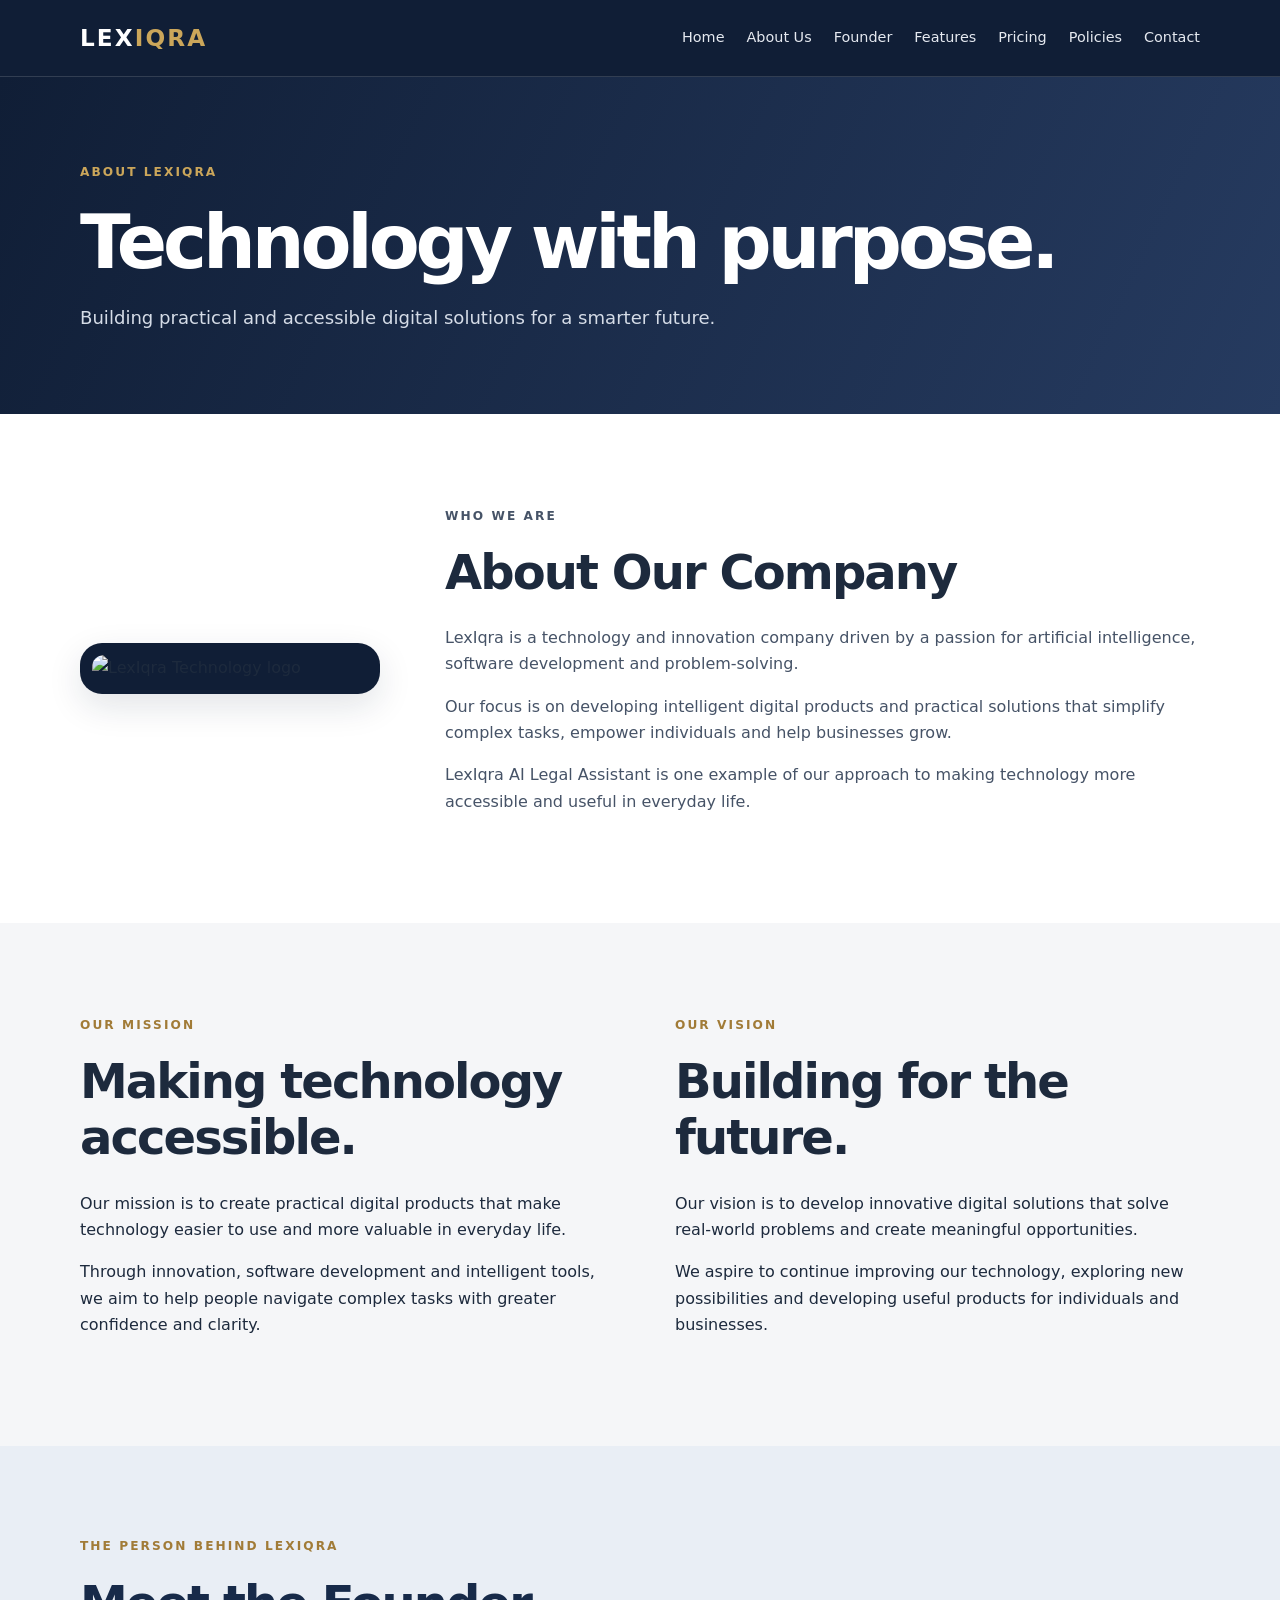
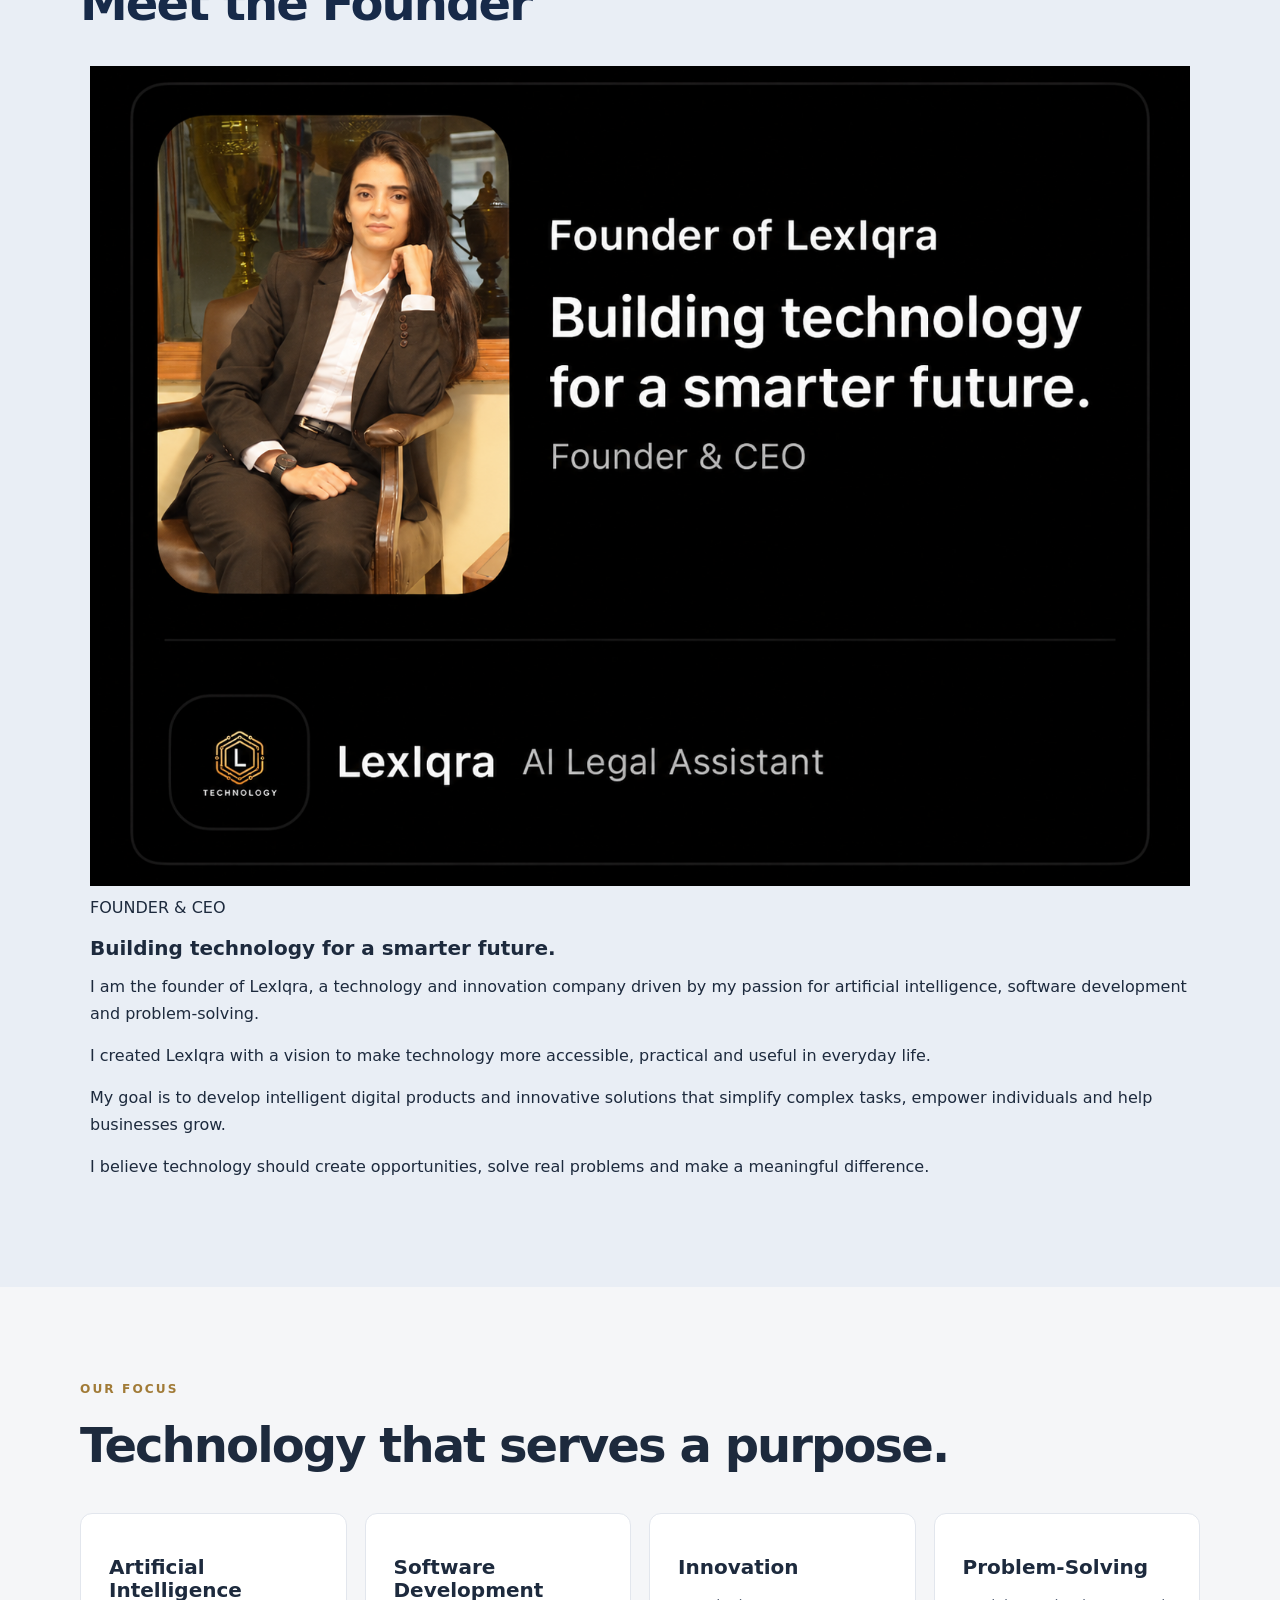
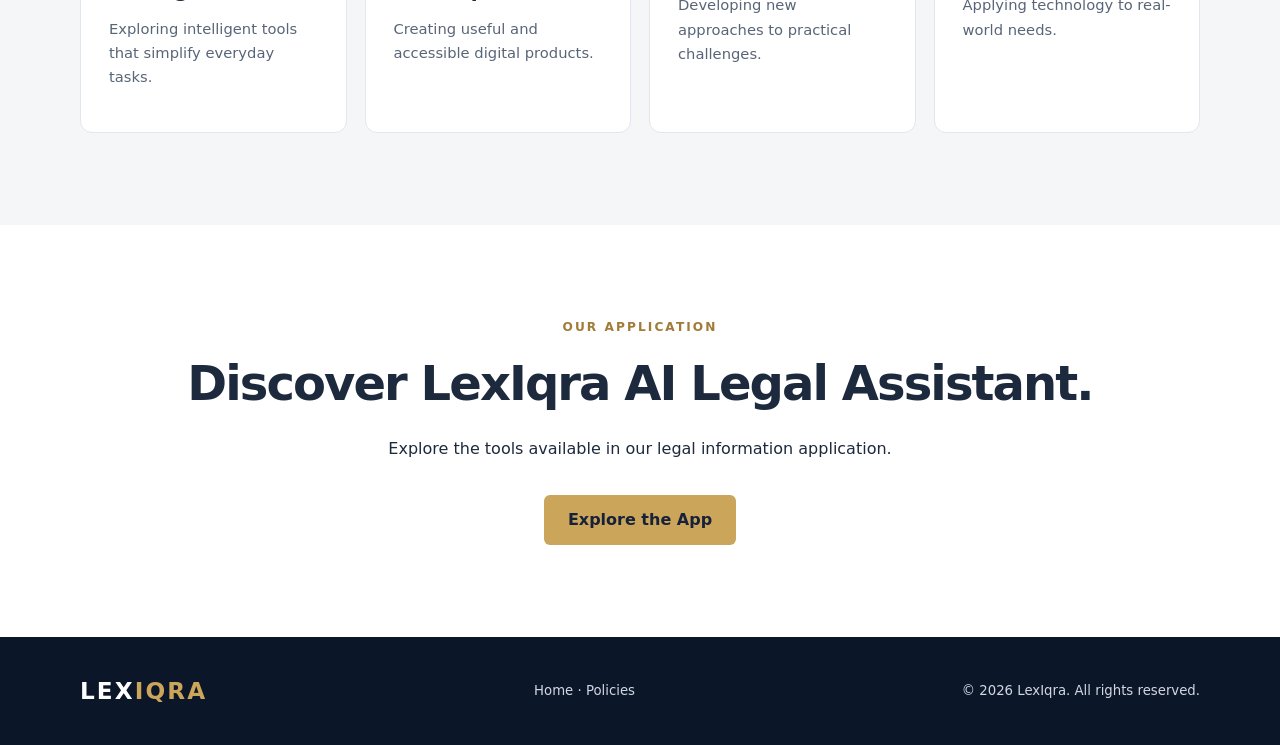
==== commit 3a0e5b26: "Update founder photo source in about.html" ====
--- a/about.html
+++ b/about.html
@@ -151,7 +151,7 @@
         <!-- FOUNDER PHOTO -->
         <div class="founder-portrait">
           <img
-            src="assets/iqra-photo.webp"
+            src="assets/founder.webp"
             alt="Iqra, Founder and CEO of LexIqra"
             loading="lazy">
         </div>
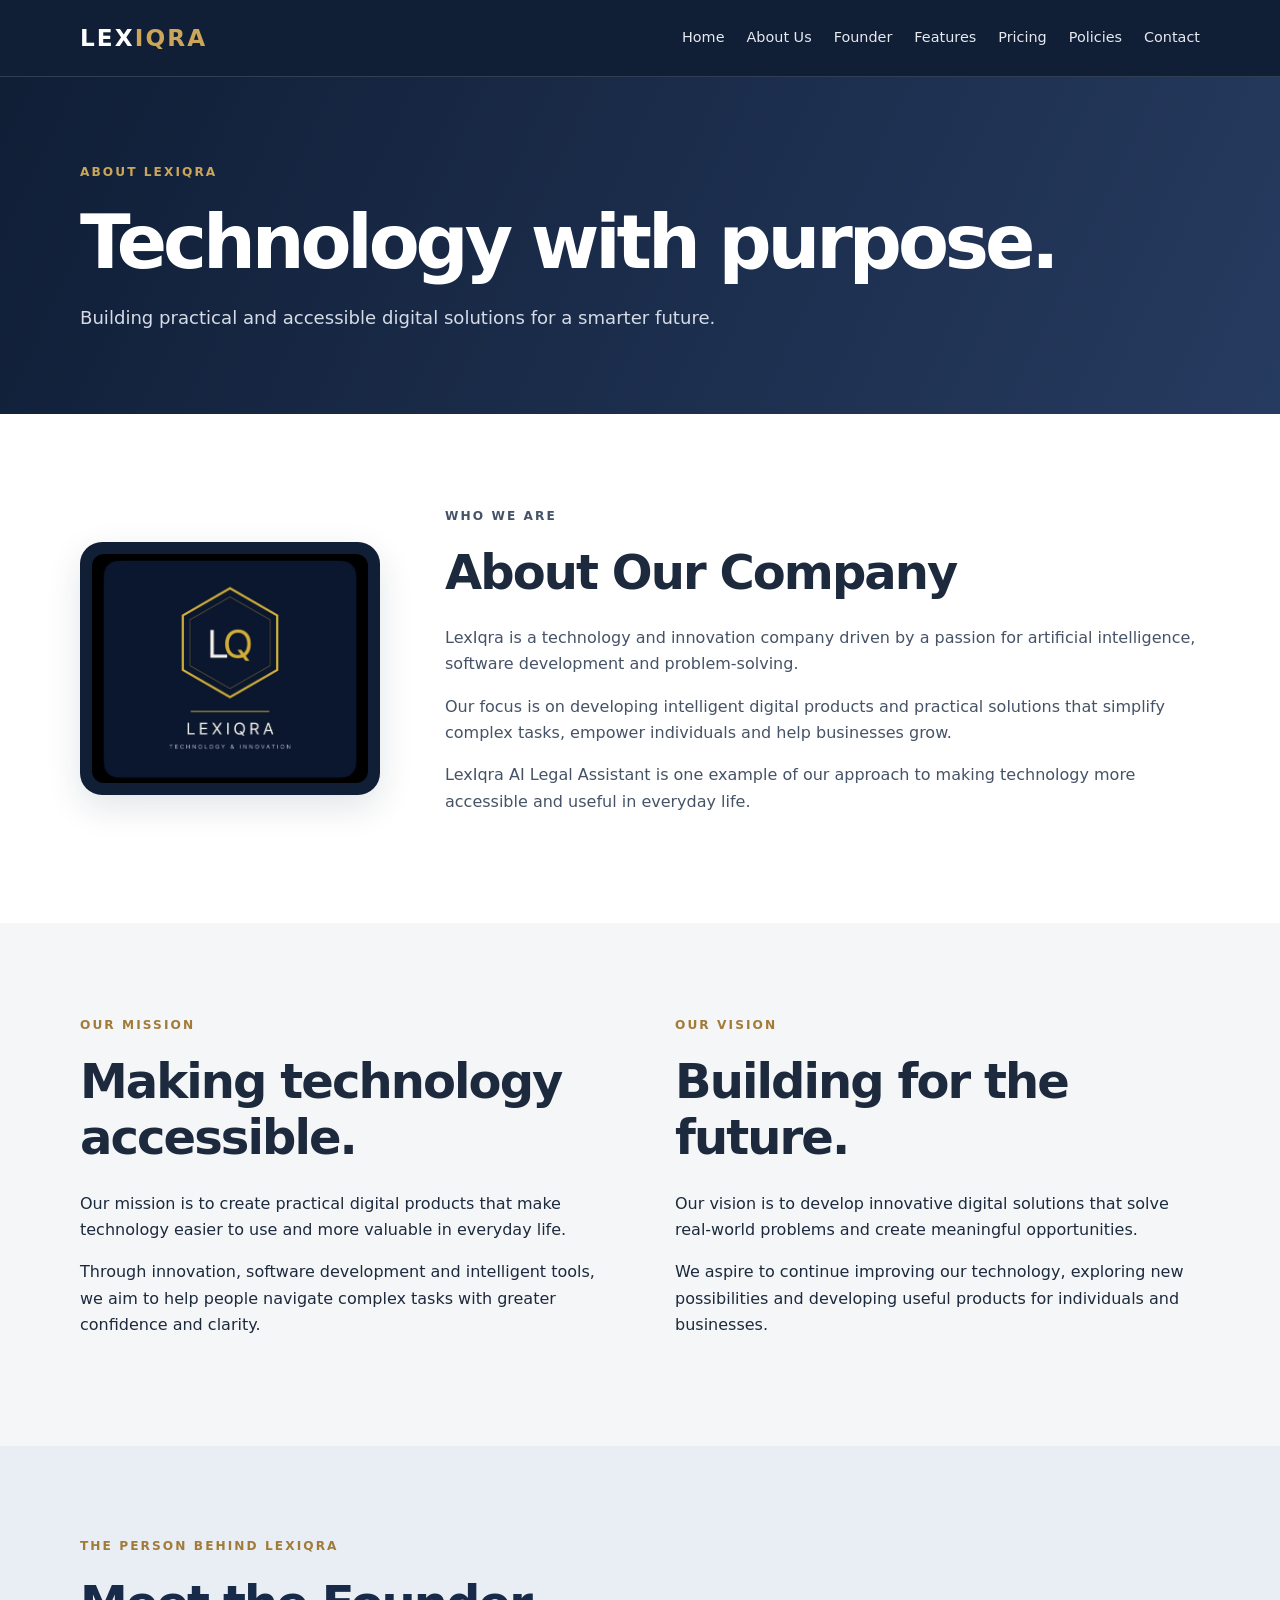
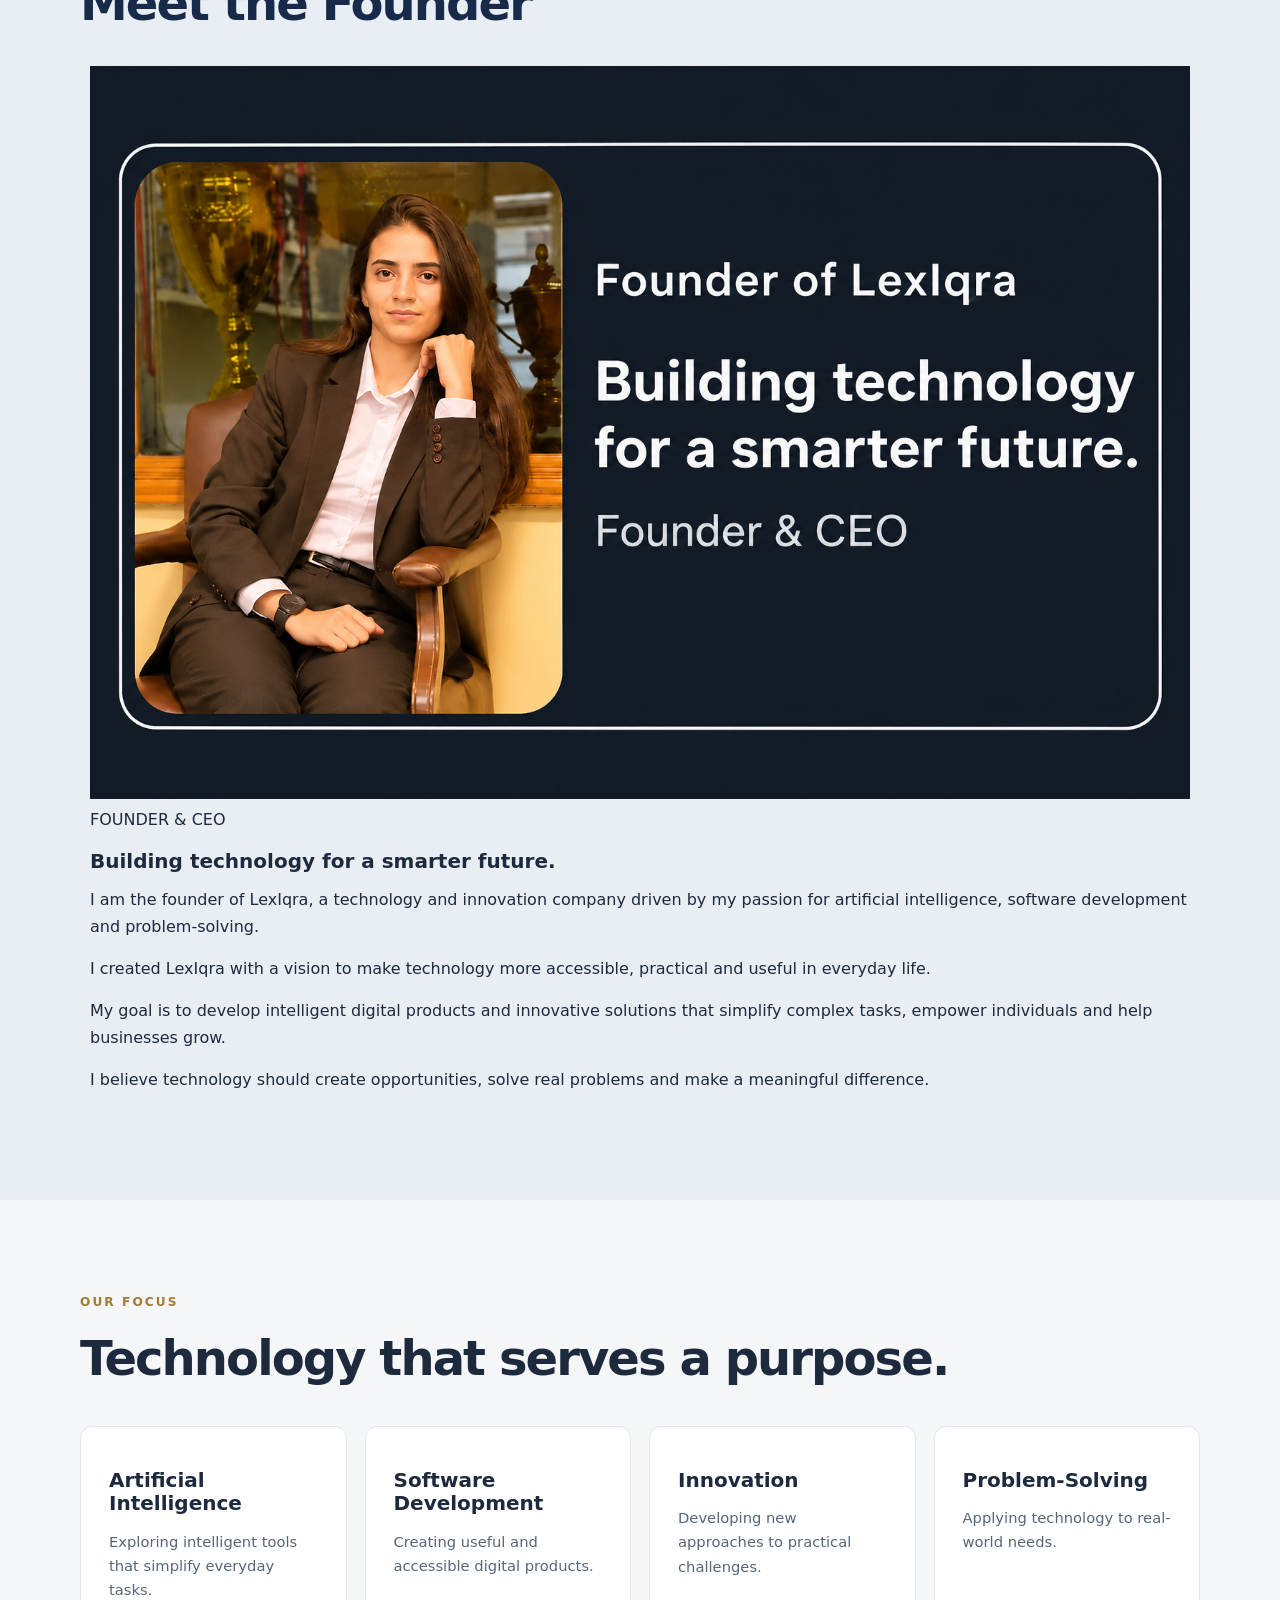
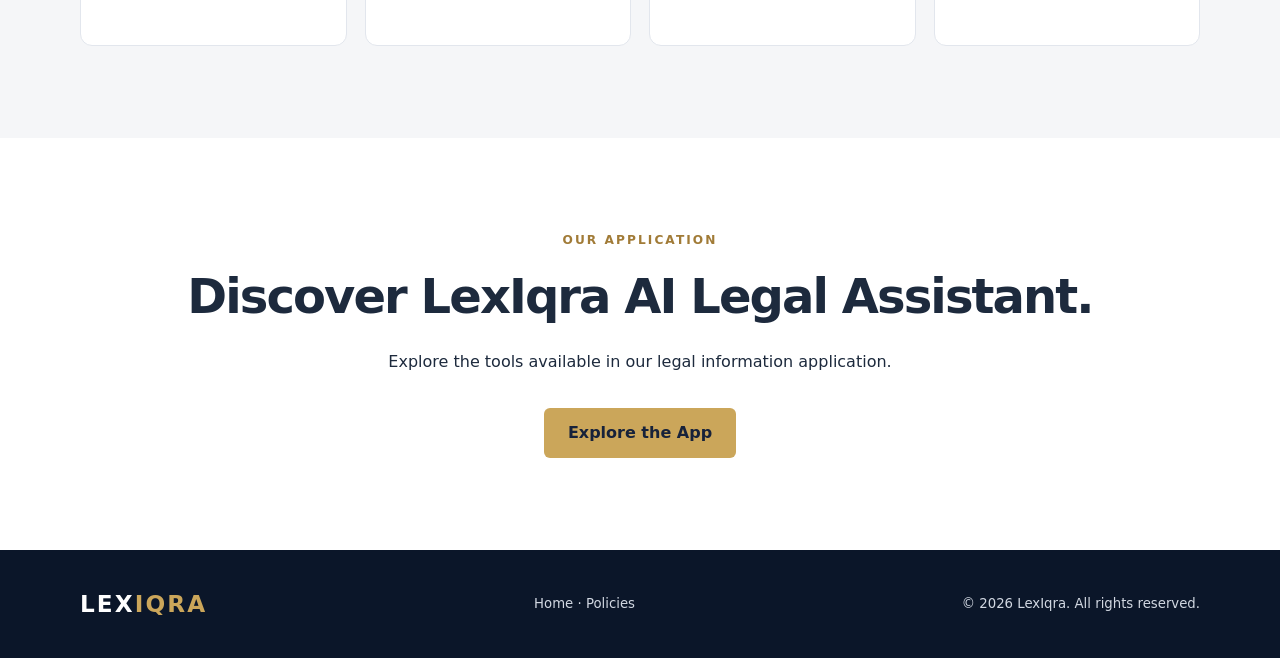
==== commit 84fd9990: "Update about.html" ====
--- a/about.html
+++ b/about.html
@@ -60,7 +60,7 @@
 
       <div class="company-logo">
         <img
-          src="assets/lexiqra-logo.webp"
+          src="assets/lexiqra-logo.jpeg"
           alt="LexIqra Technology logo"
           loading="lazy">
       </div>
--- a/style.css
+++ b/style.css
@@ -704,3 +704,36 @@
     font-size: clamp(2.6rem,11vw,4rem);
   }
 }
+
+/* LEXIQRA TOOLKIT MOODBOARD */
+
+.toolkit-moodboard {
+  background: #ffffff;
+  padding: 0 0 65px;
+}
+
+.toolkit-moodboard .container {
+  width: min(1400px, calc(100% - 32px));
+  max-width: none;
+}
+
+.moodboard-image {
+  display: block;
+  width: 100%;
+  height: auto;
+  border-radius: 12px;
+}
+
+@media (max-width: 640px) {
+  .toolkit-moodboard {
+    padding-bottom: 35px;
+  }
+
+  .toolkit-moodboard .container {
+    width: calc(100% - 16px);
+  }
+
+  .moodboard-image {
+    border-radius: 6px;
+  }
+}
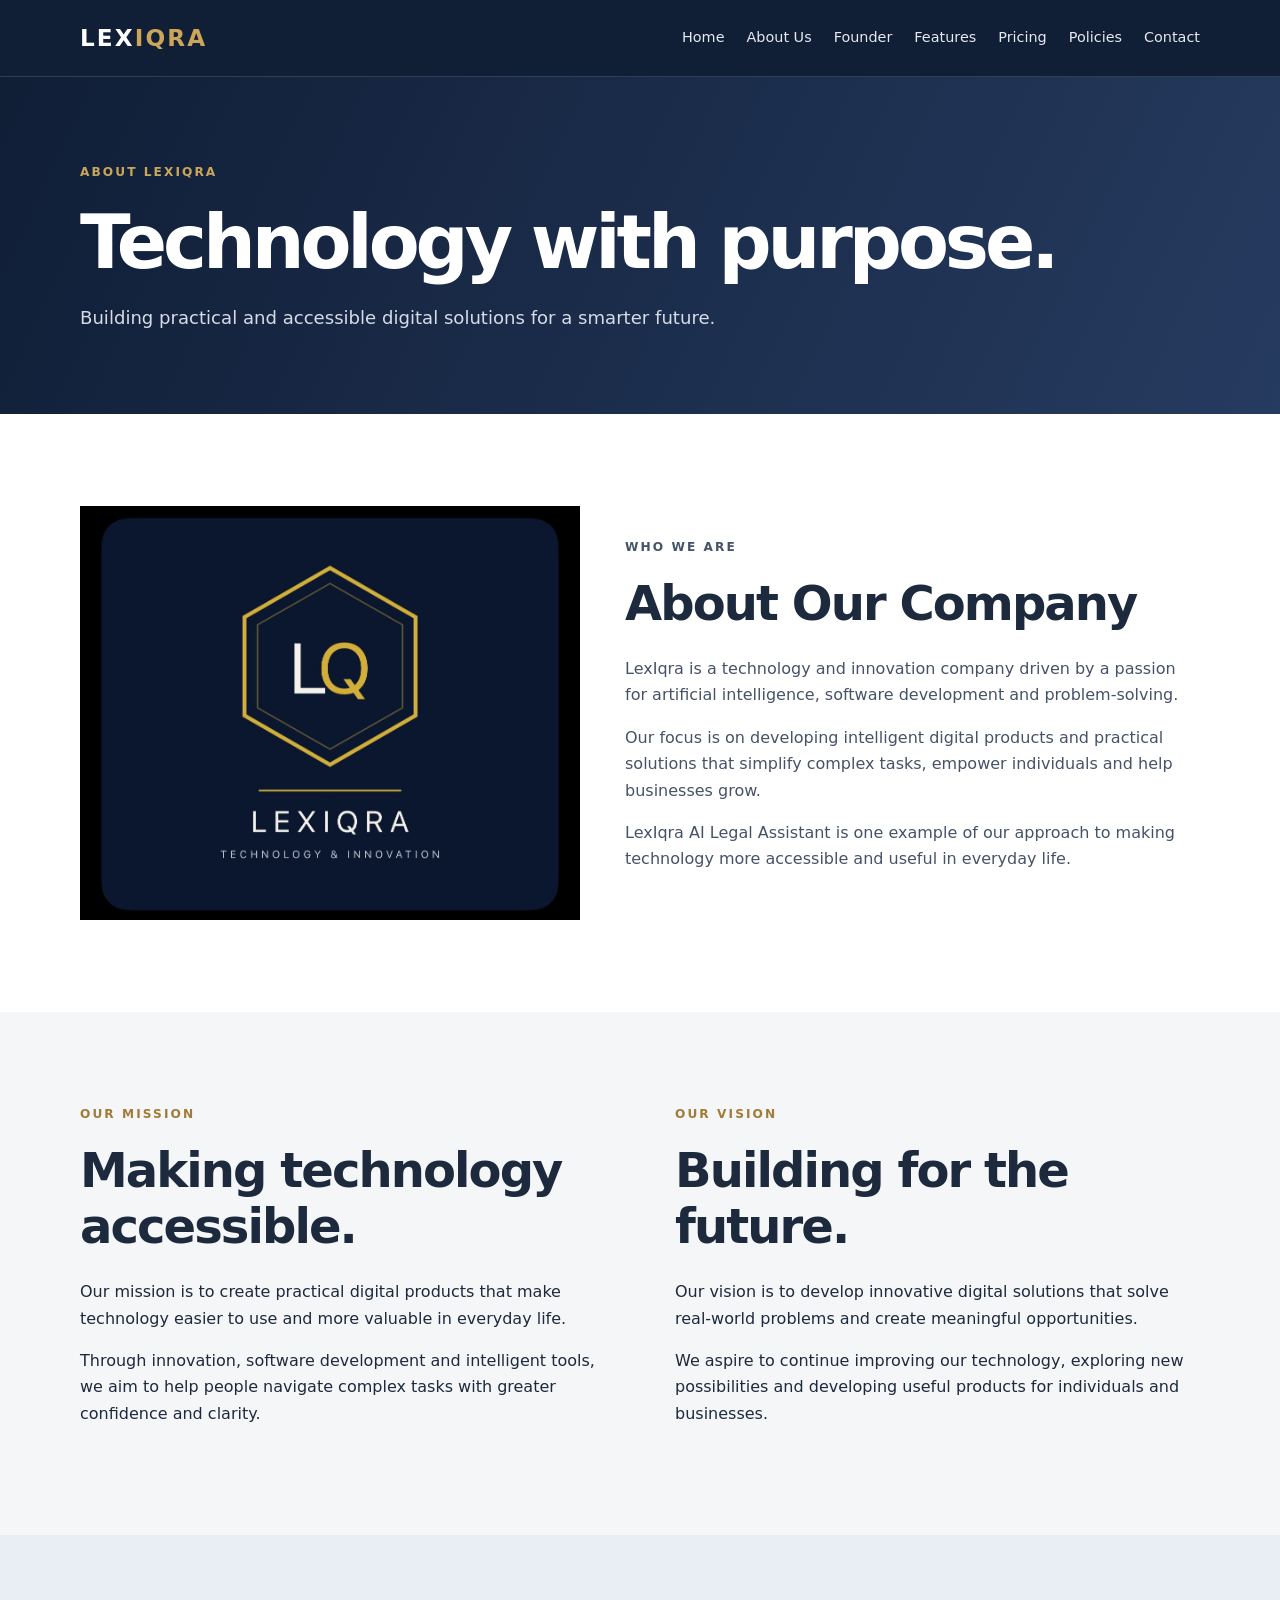
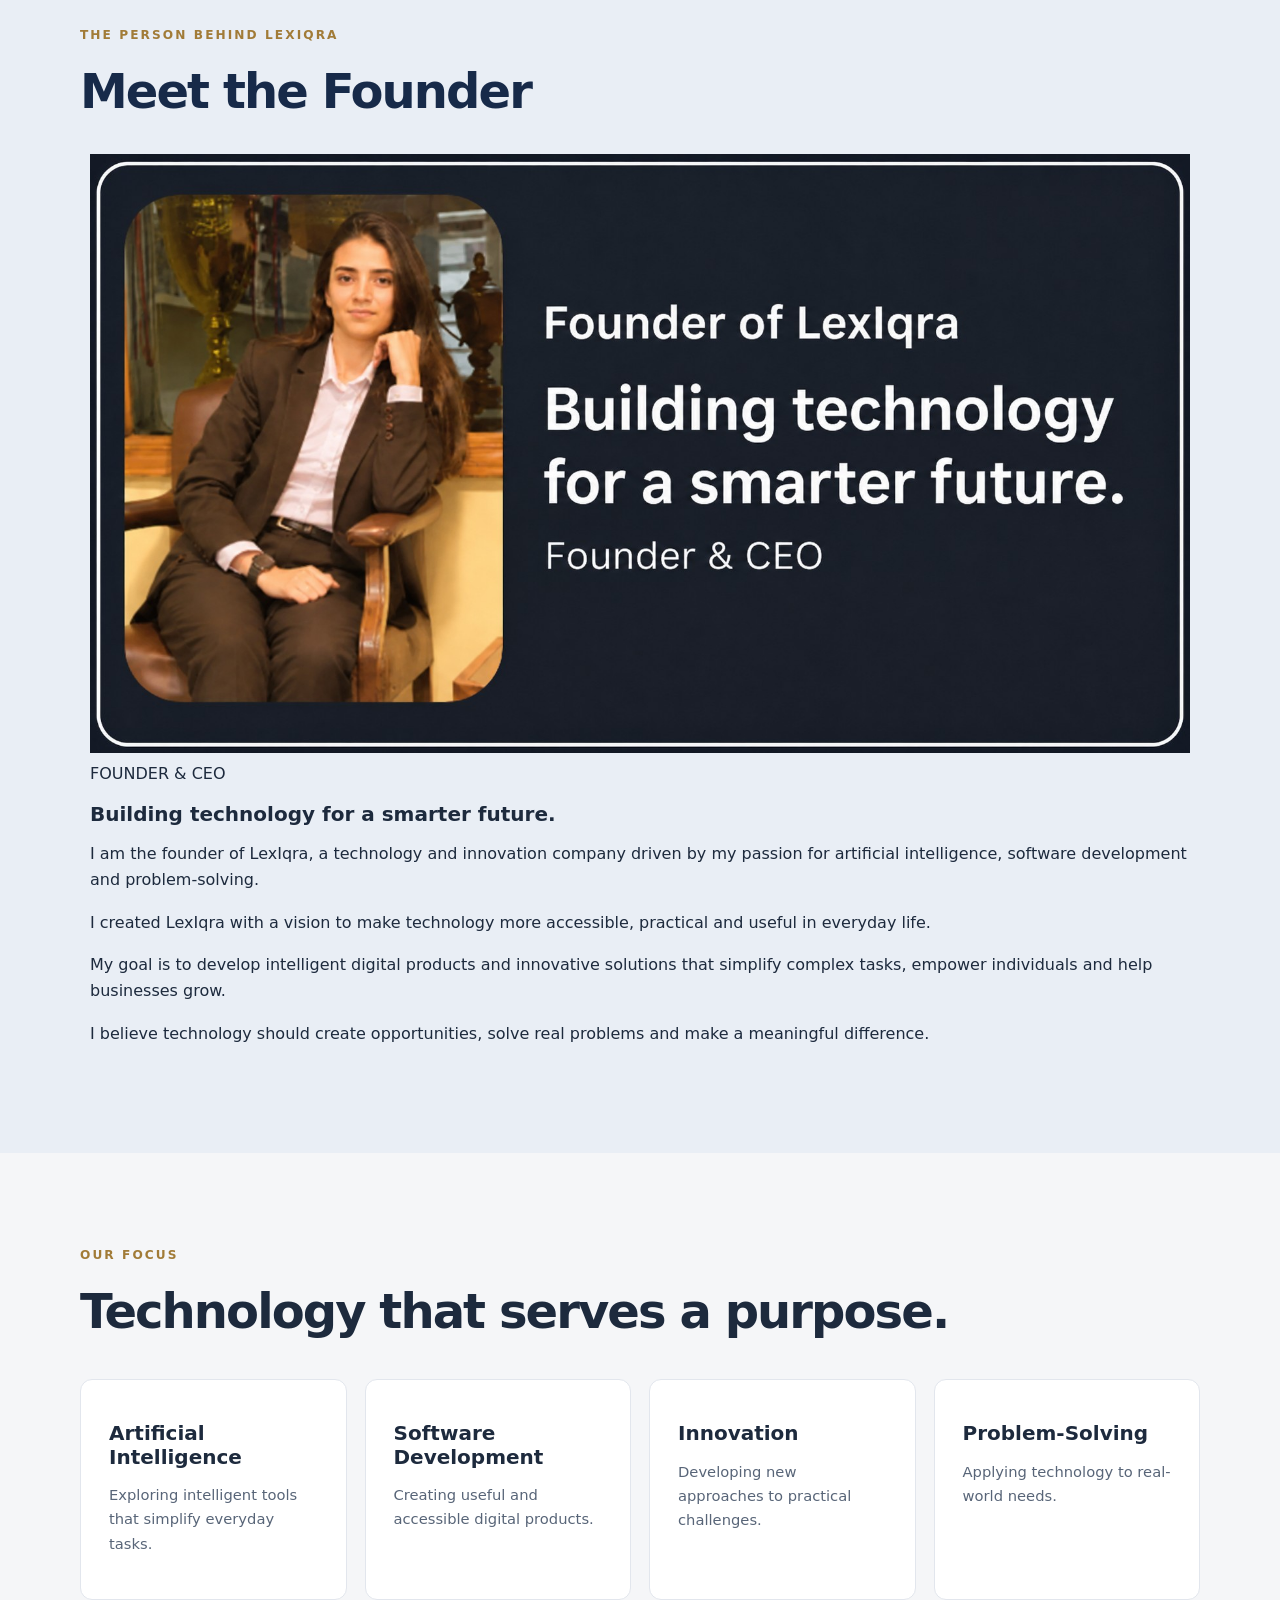
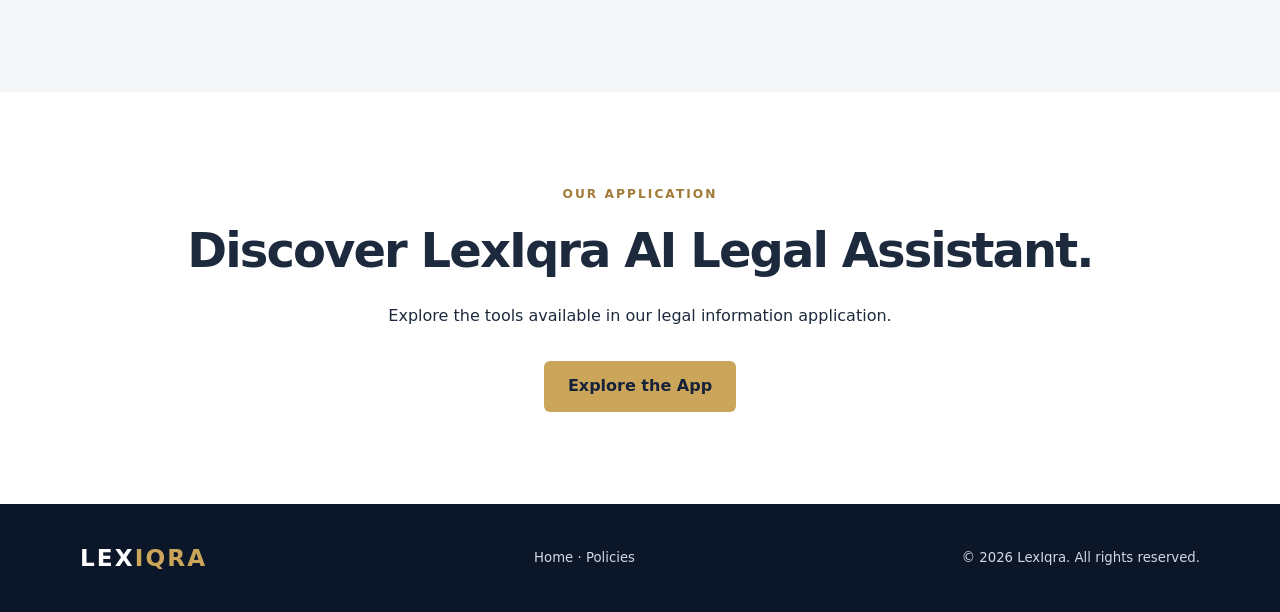
==== commit 5c7ce917: "Change founder photo format from webp to jpg" ====
--- a/about.html
+++ b/about.html
@@ -151,7 +151,7 @@
         <!-- FOUNDER PHOTO -->
         <div class="founder-portrait">
           <img
-            src="assets/founder.webp"
+            src="assets/founder.jpg"
             alt="Iqra, Founder and CEO of LexIqra"
             loading="lazy">
         </div>
--- a/style.css
+++ b/style.css
@@ -435,27 +435,42 @@
 
 /* ABOUT COMPANY + LOGO */
 
+
+/* ABOUT COMPANY - LARGER ORIGINAL LOGO */
+
 .company-layout {
   display: grid;
-  grid-template-columns: 300px minmax(0,1fr);
-  gap: 65px;
+  grid-template-columns: 500px minmax(0, 1fr);
+  gap: 45px;
   align-items: center;
 }
 
 .company-logo {
   width: 100%;
-  max-width: 300px;
-  background: #101e36;
-  border-radius: 22px;
-  padding: 12px;
-  box-shadow: 0 12px 35px rgba(16,30,54,.12);
+  max-width: 500px;
+  padding: 0;
+  background: transparent;
+  box-shadow: none;
 }
 
 .company-logo img {
   display: block;
   width: 100%;
+  max-width: none;
   height: auto;
-  border-radius: 12px;
+  object-fit: contain;
+}
+
+@media (max-width: 900px) {
+  .company-layout {
+    grid-template-columns: 1fr;
+    gap: 30px;
+  }
+
+  .company-logo {
+    max-width: 500px;
+    margin: 0 auto;
+  }
 }
 
 .company-content p {
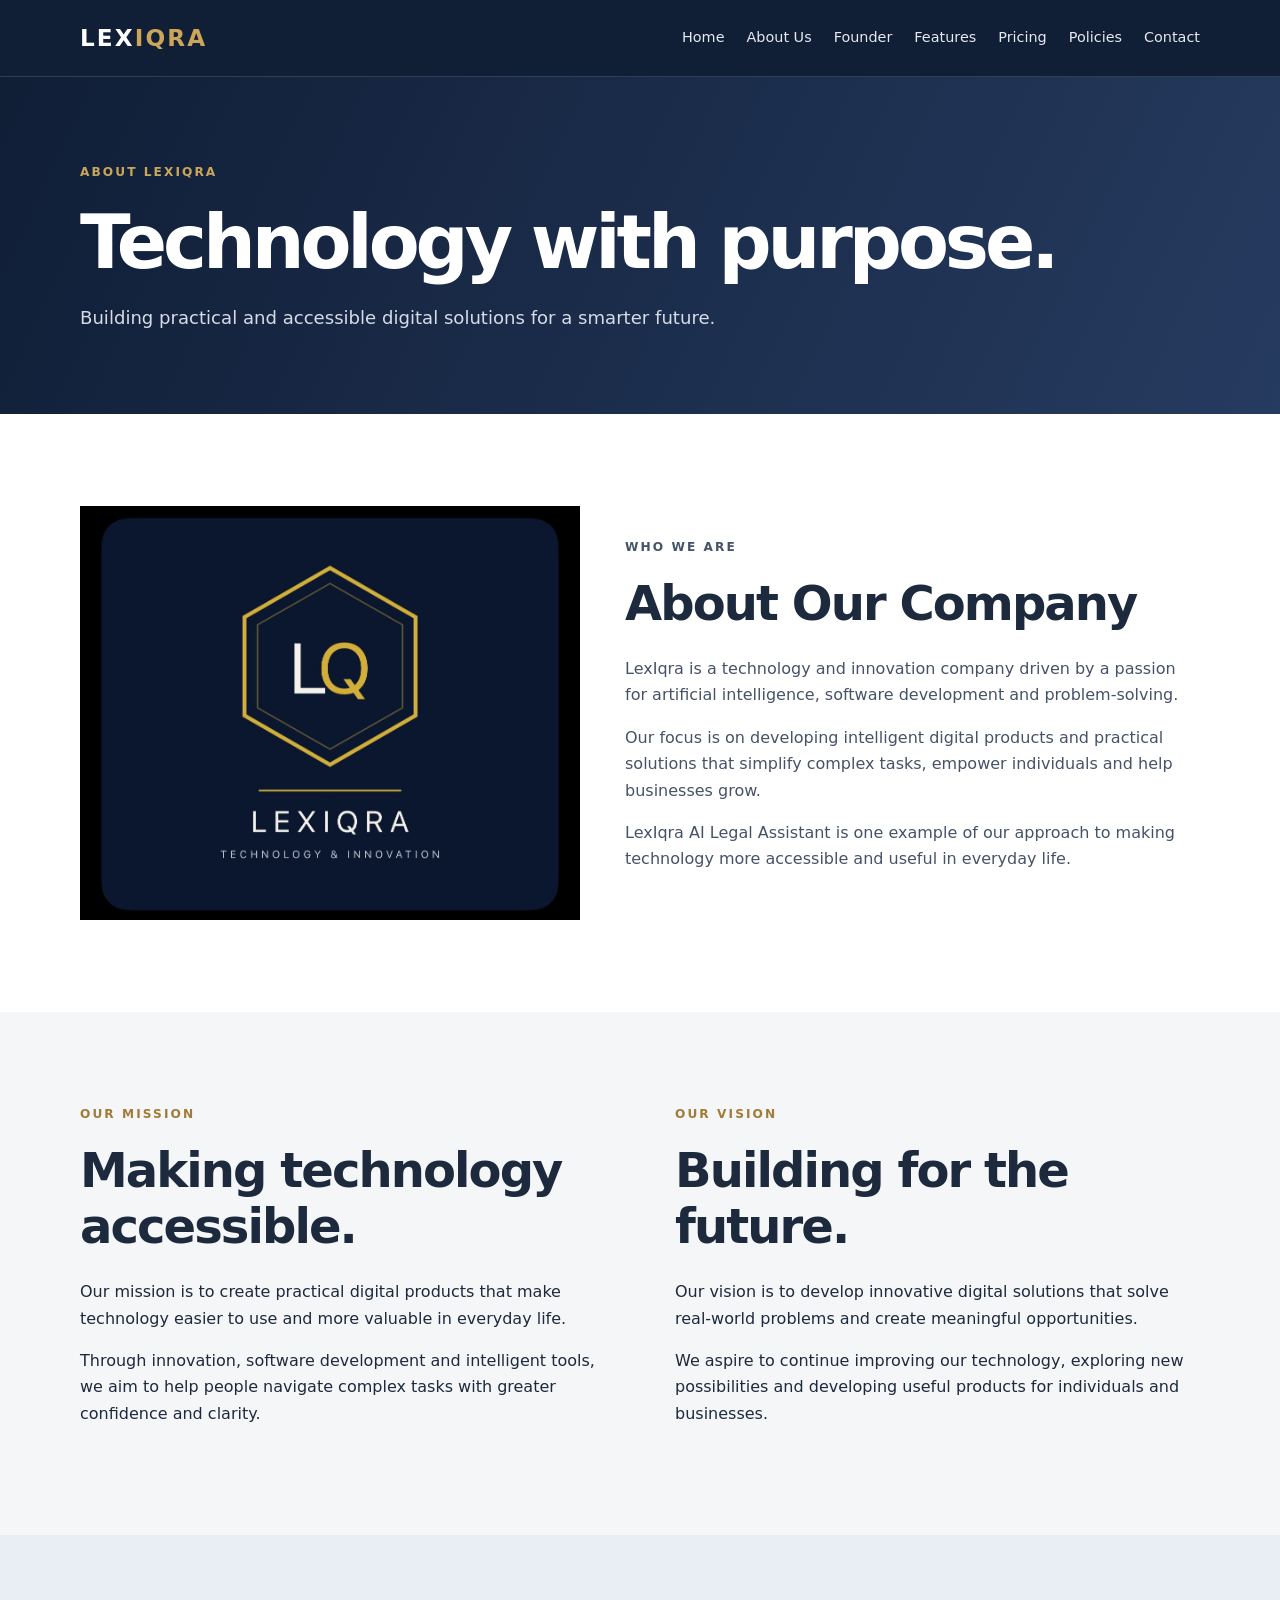
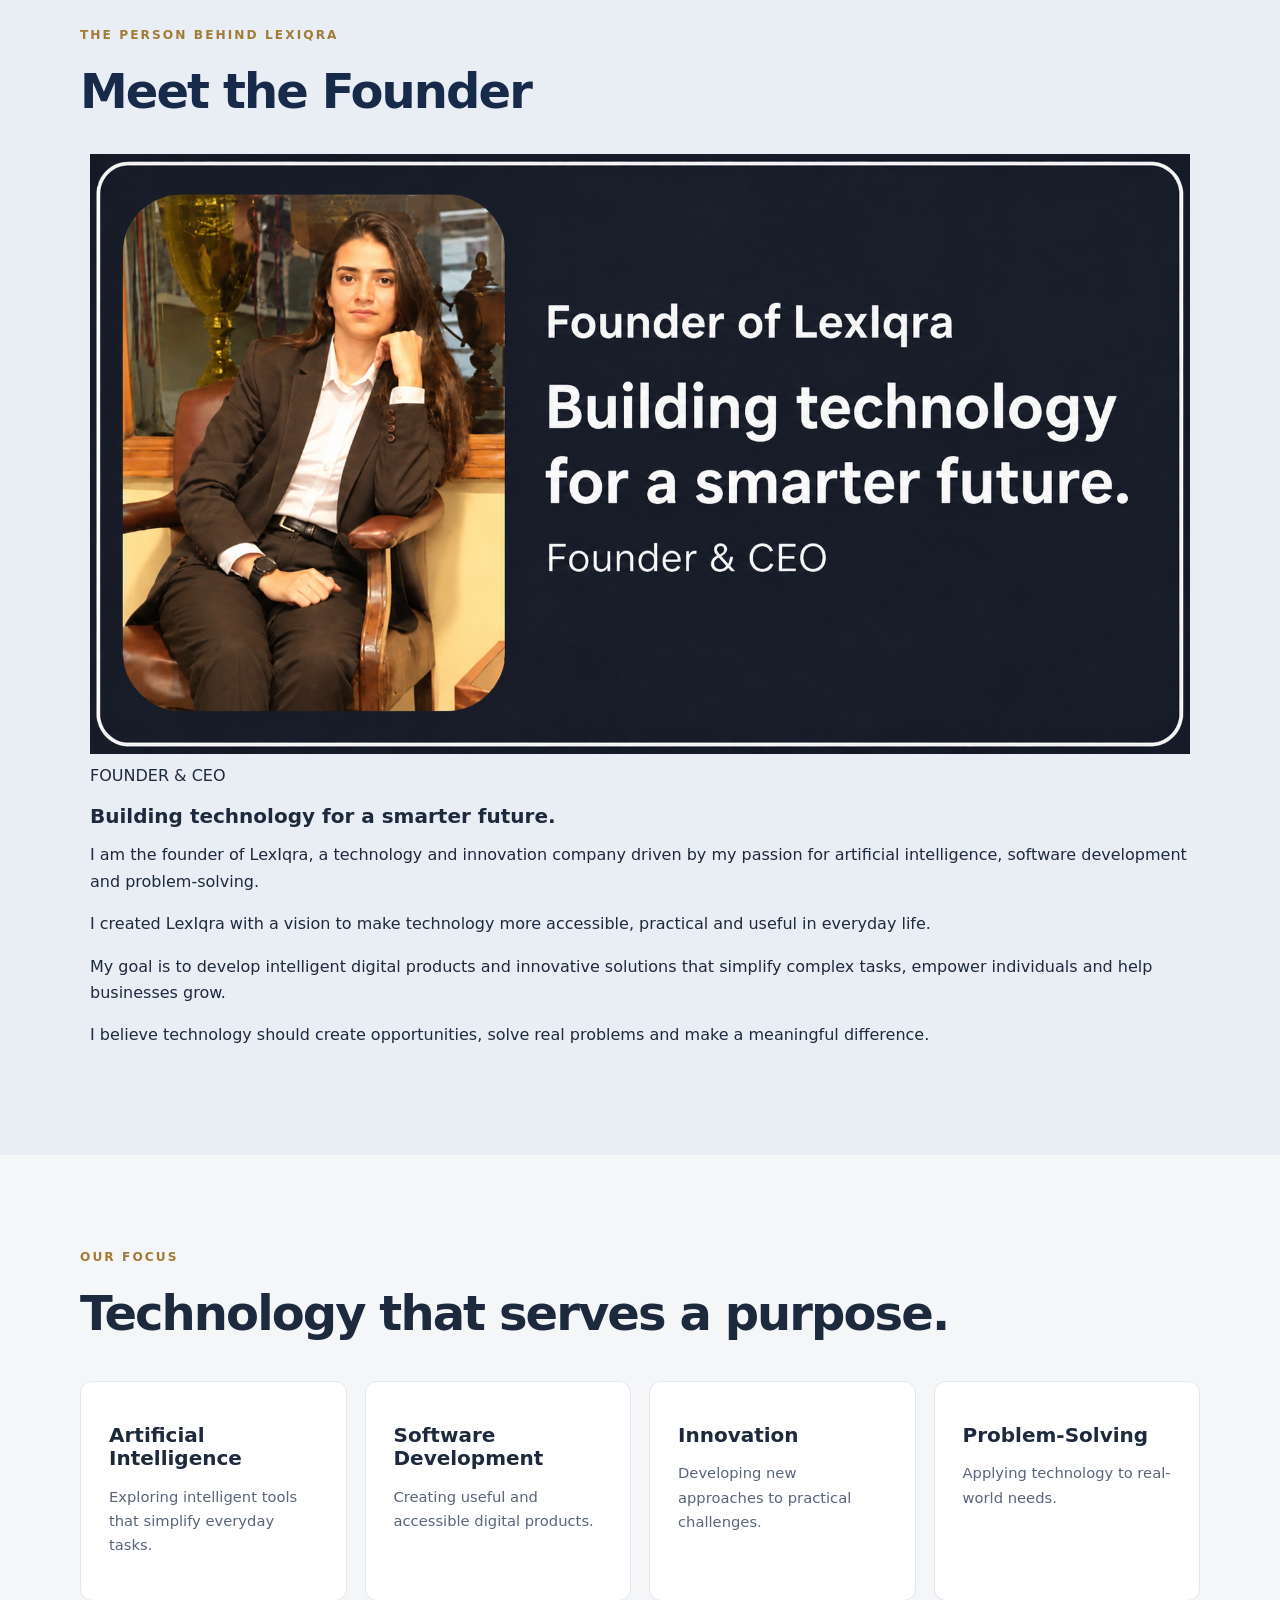
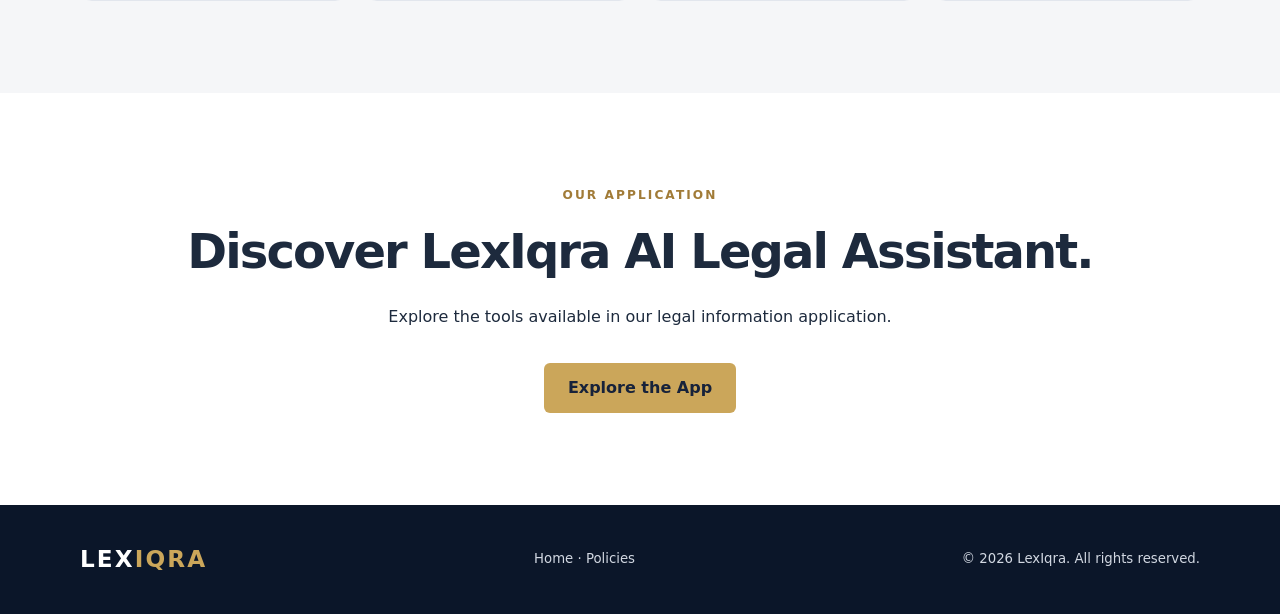
==== commit ac0f3042: "Update about.html" ====
--- a/about.html
+++ b/about.html
@@ -151,7 +151,7 @@
         <!-- FOUNDER PHOTO -->
         <div class="founder-portrait">
           <img
-            src="assets/founder.jpg"
+            src="assets/founder.webp"
             alt="Iqra, Founder and CEO of LexIqra"
             loading="lazy">
         </div>
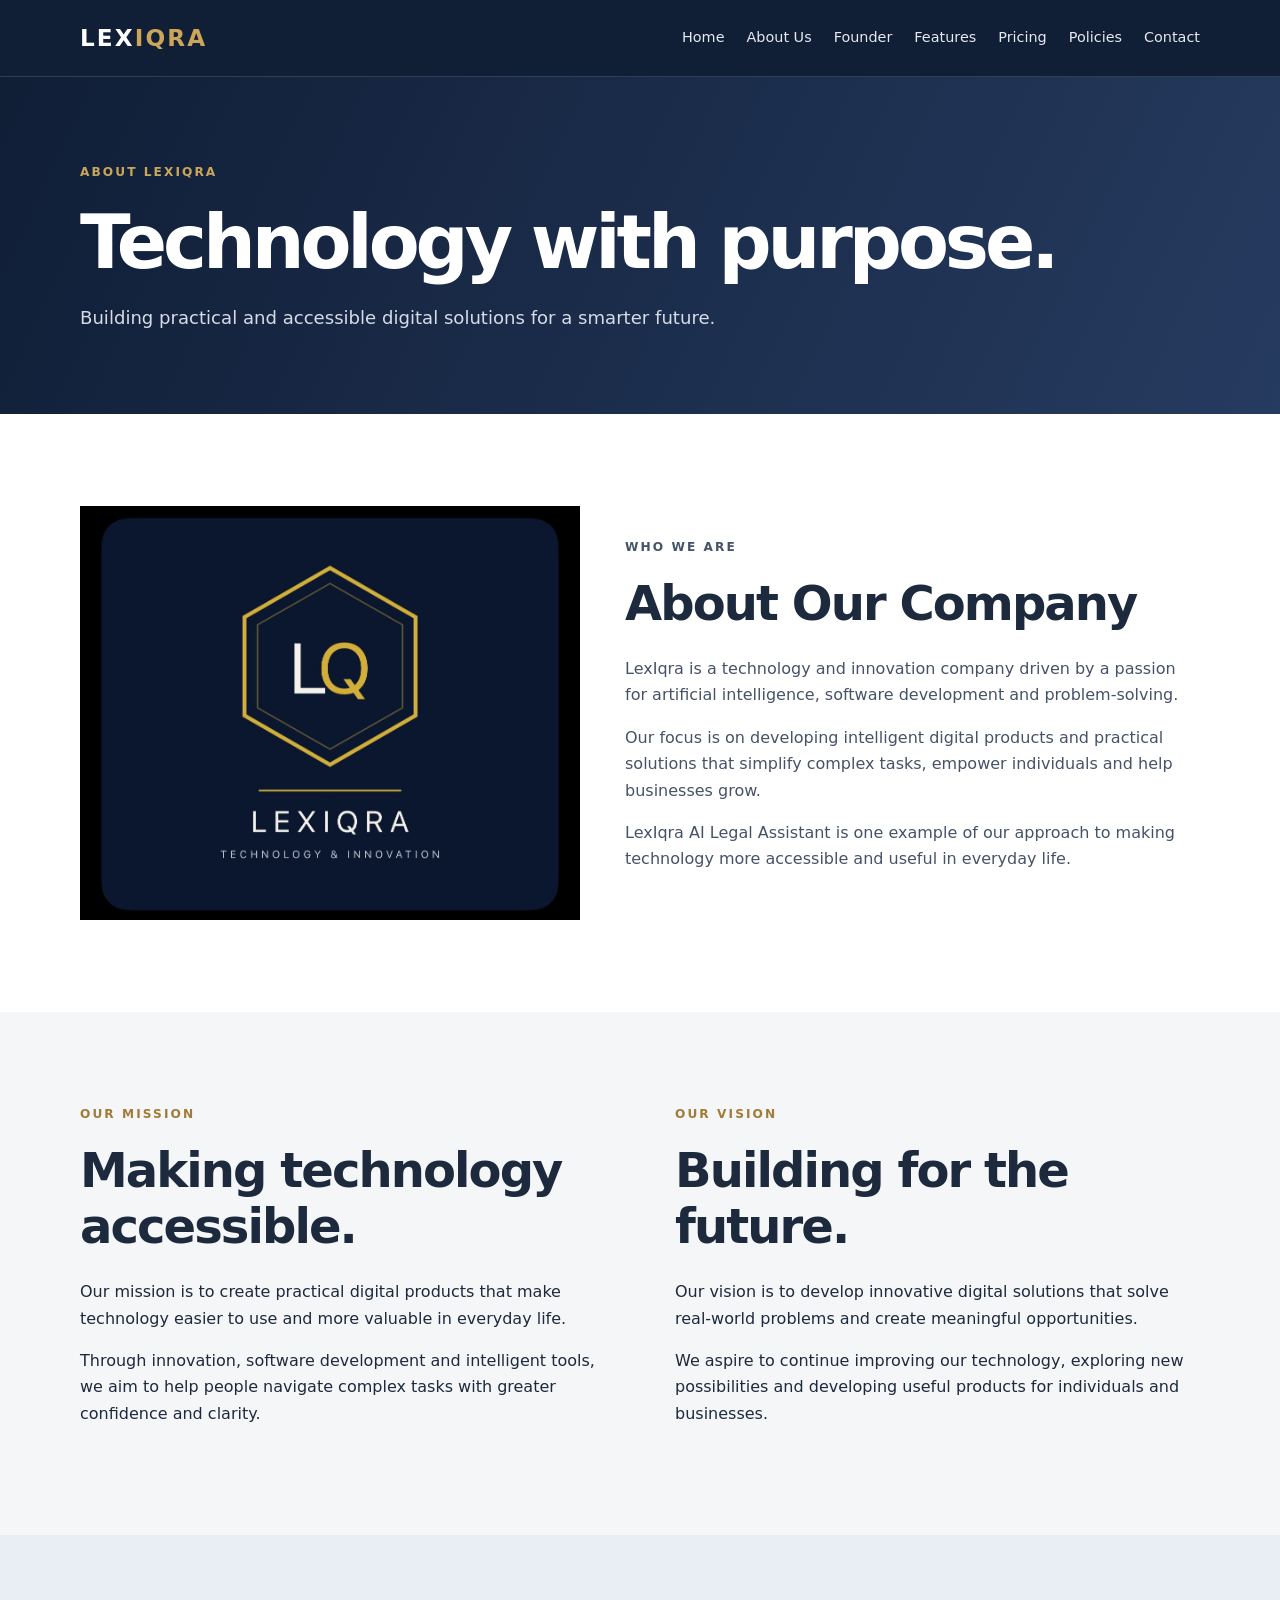
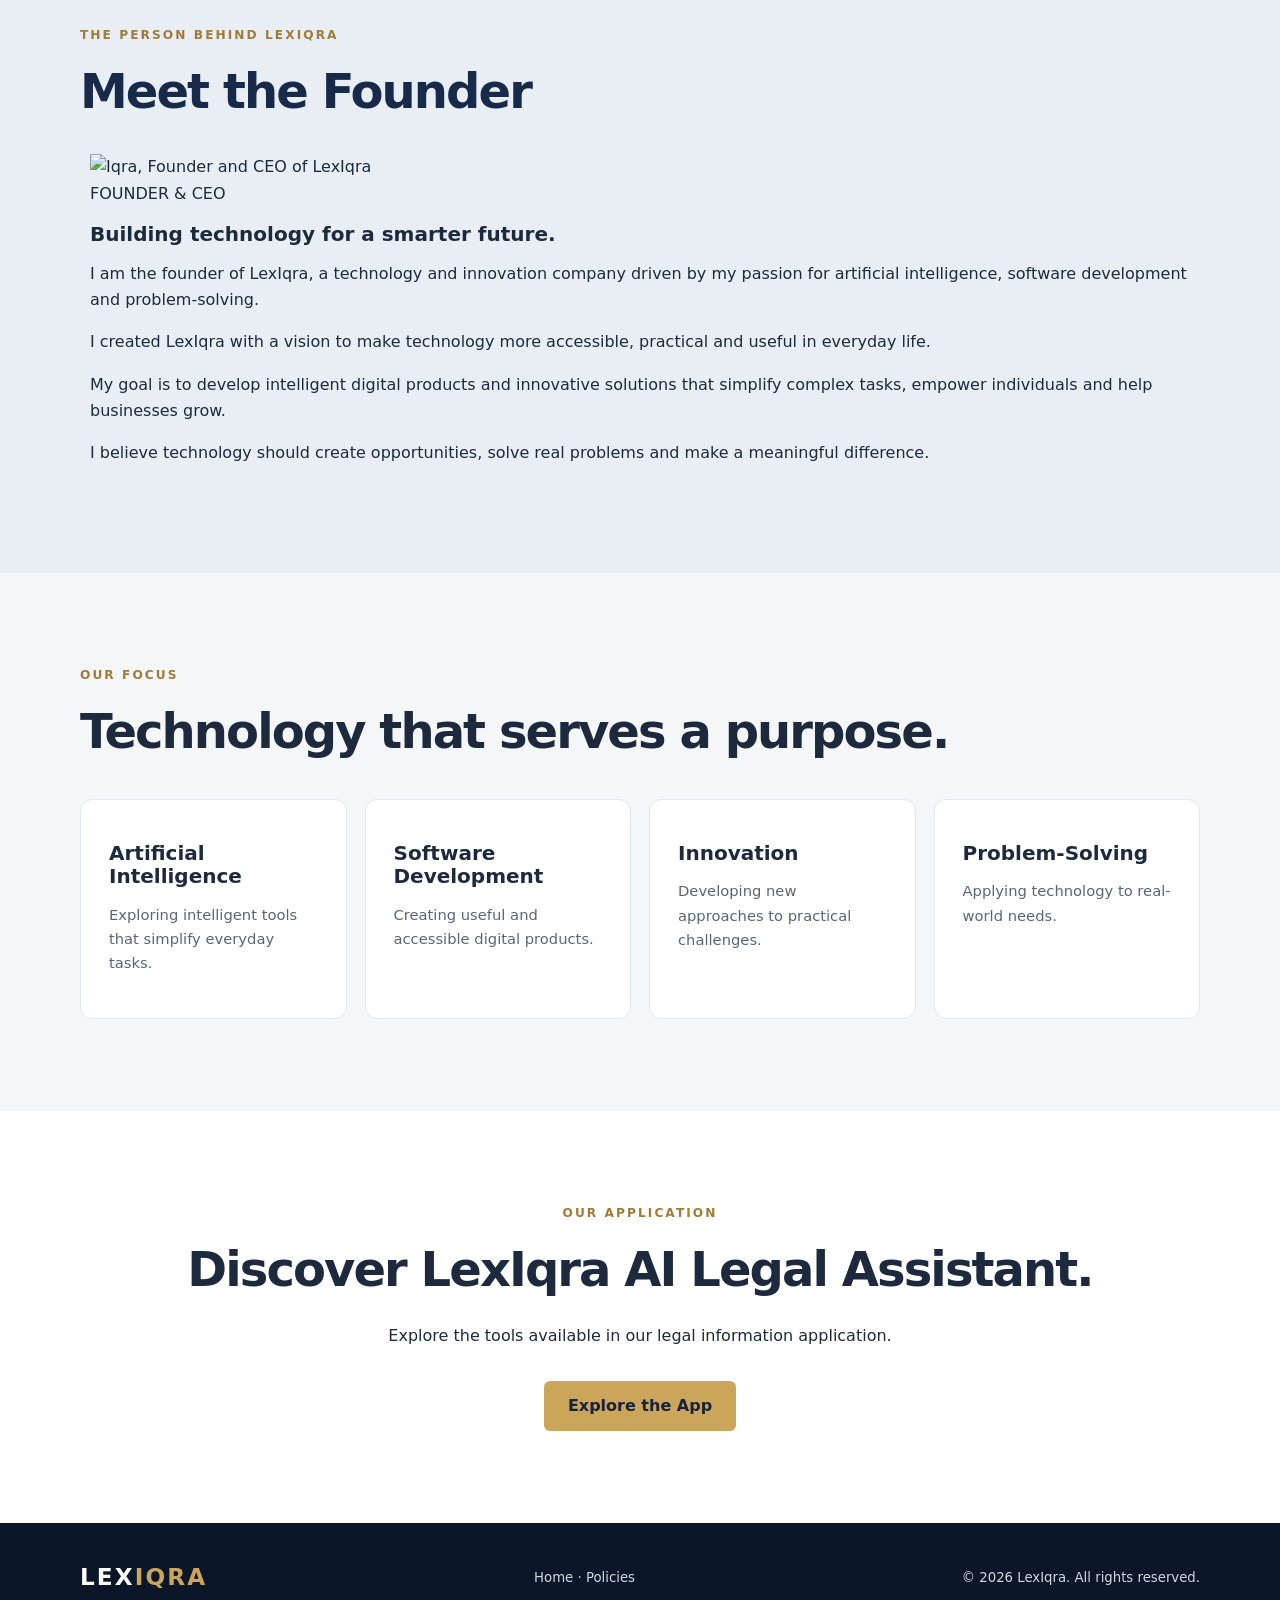
==== commit d7c76e3f: "Update founder image source path in about.html" ====
--- a/about.html
+++ b/about.html
@@ -151,7 +151,7 @@
         <!-- FOUNDER PHOTO -->
         <div class="founder-portrait">
           <img
-            src="assets/founder.webp"
+            src="founder.webp"
             alt="Iqra, Founder and CEO of LexIqra"
             loading="lazy">
         </div>
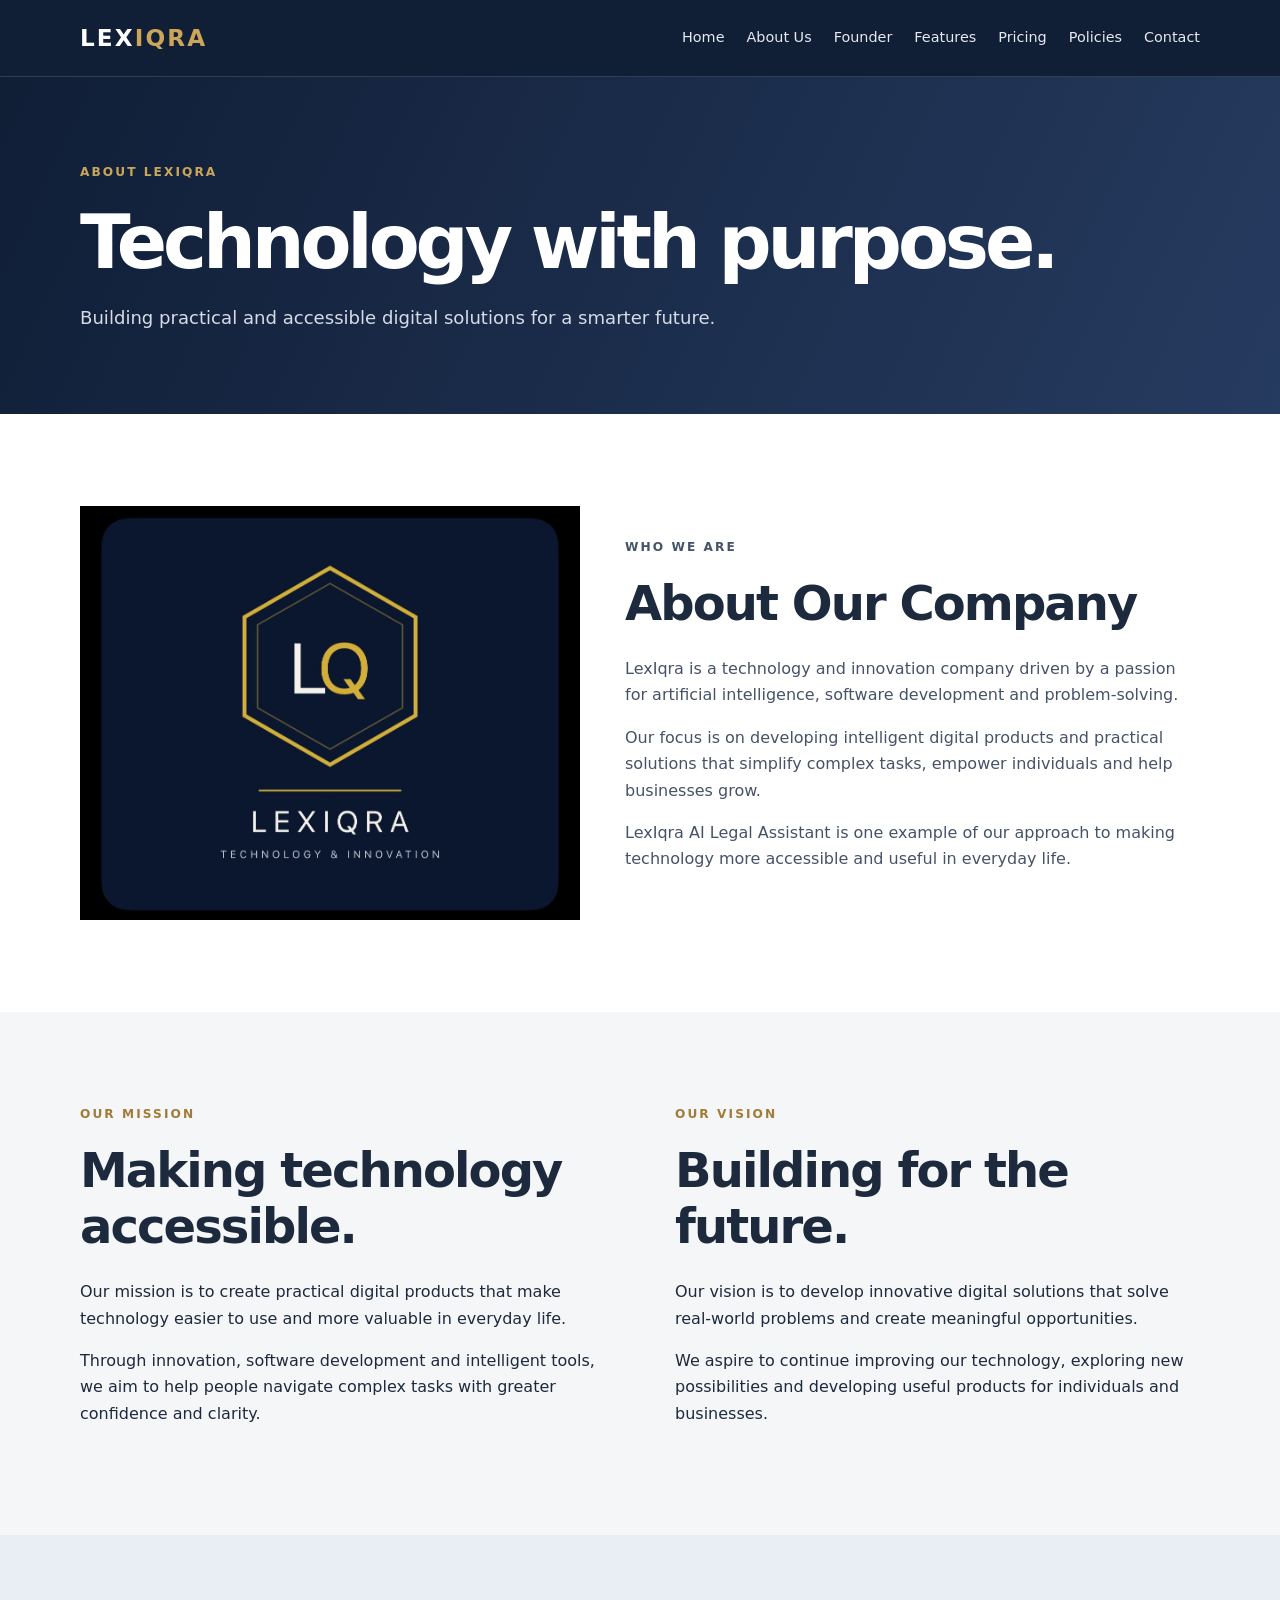
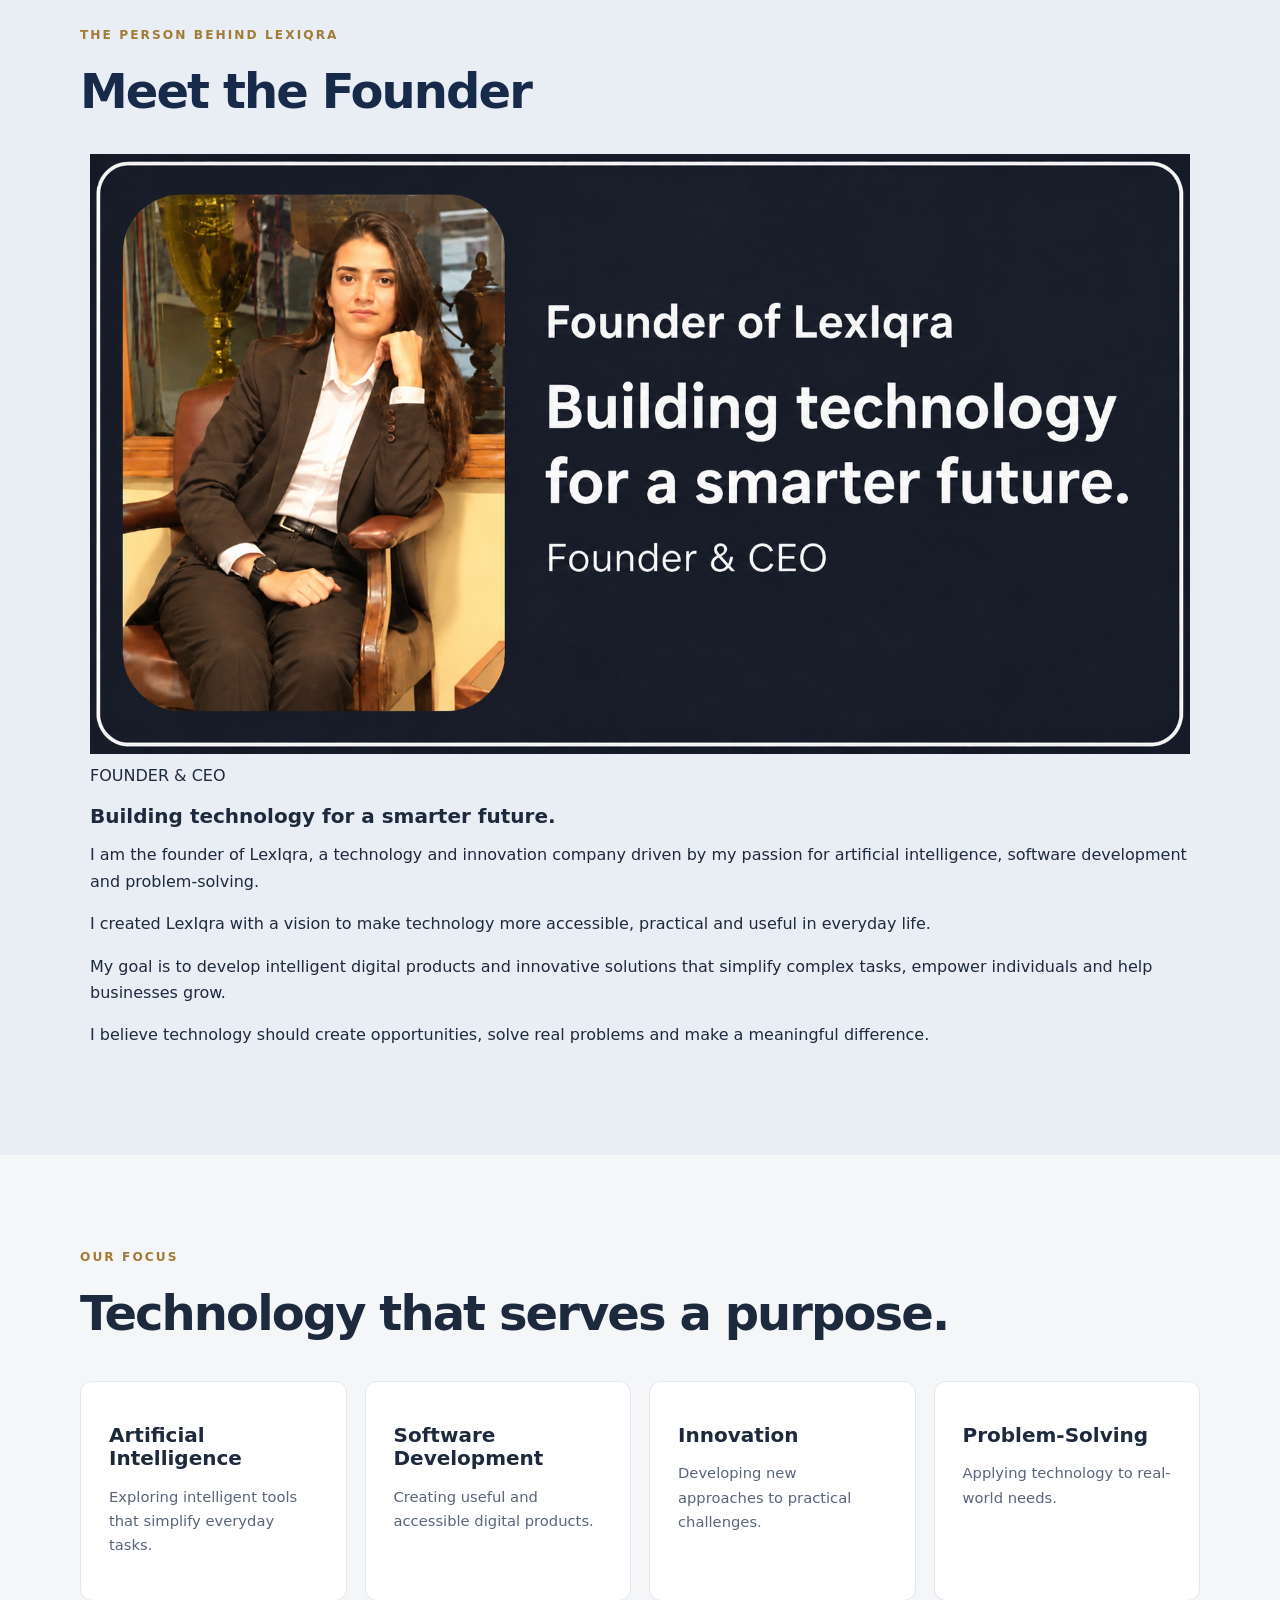
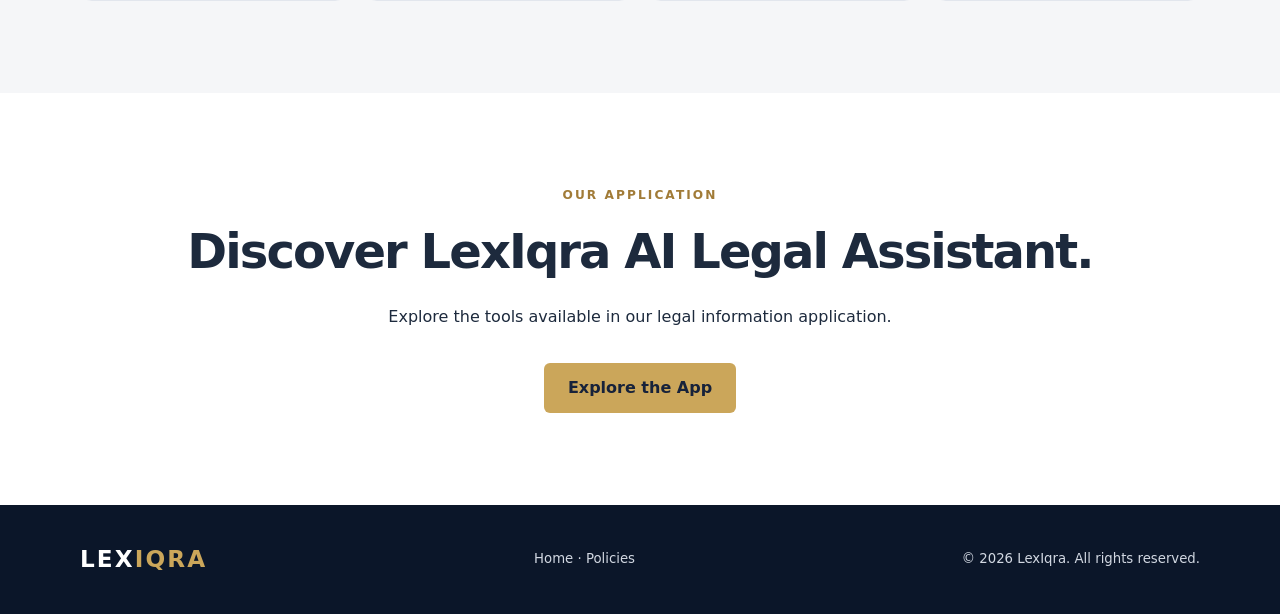
==== commit 2dabfb5e: "Change founder photo format from JPG to WEBP" ====
--- a/about.html
+++ b/about.html
@@ -151,7 +151,7 @@
         <!-- FOUNDER PHOTO -->
         <div class="founder-portrait">
           <img
-            src="founder.webp"
+            src="assets/founder.webp"
             alt="Iqra, Founder and CEO of LexIqra"
             loading="lazy">
         </div>
--- a/style.css
+++ b/style.css
@@ -752,3 +752,15 @@
     border-radius: 6px;
   }
 }
+
+/* Smaller Founder Banner */
+.founder-banner {
+  display: block;
+  width: 100%;
+  max-width: 900px;
+  height: auto;
+  margin: 0 auto;
+  border-radius: 18px;
+}
+
+
